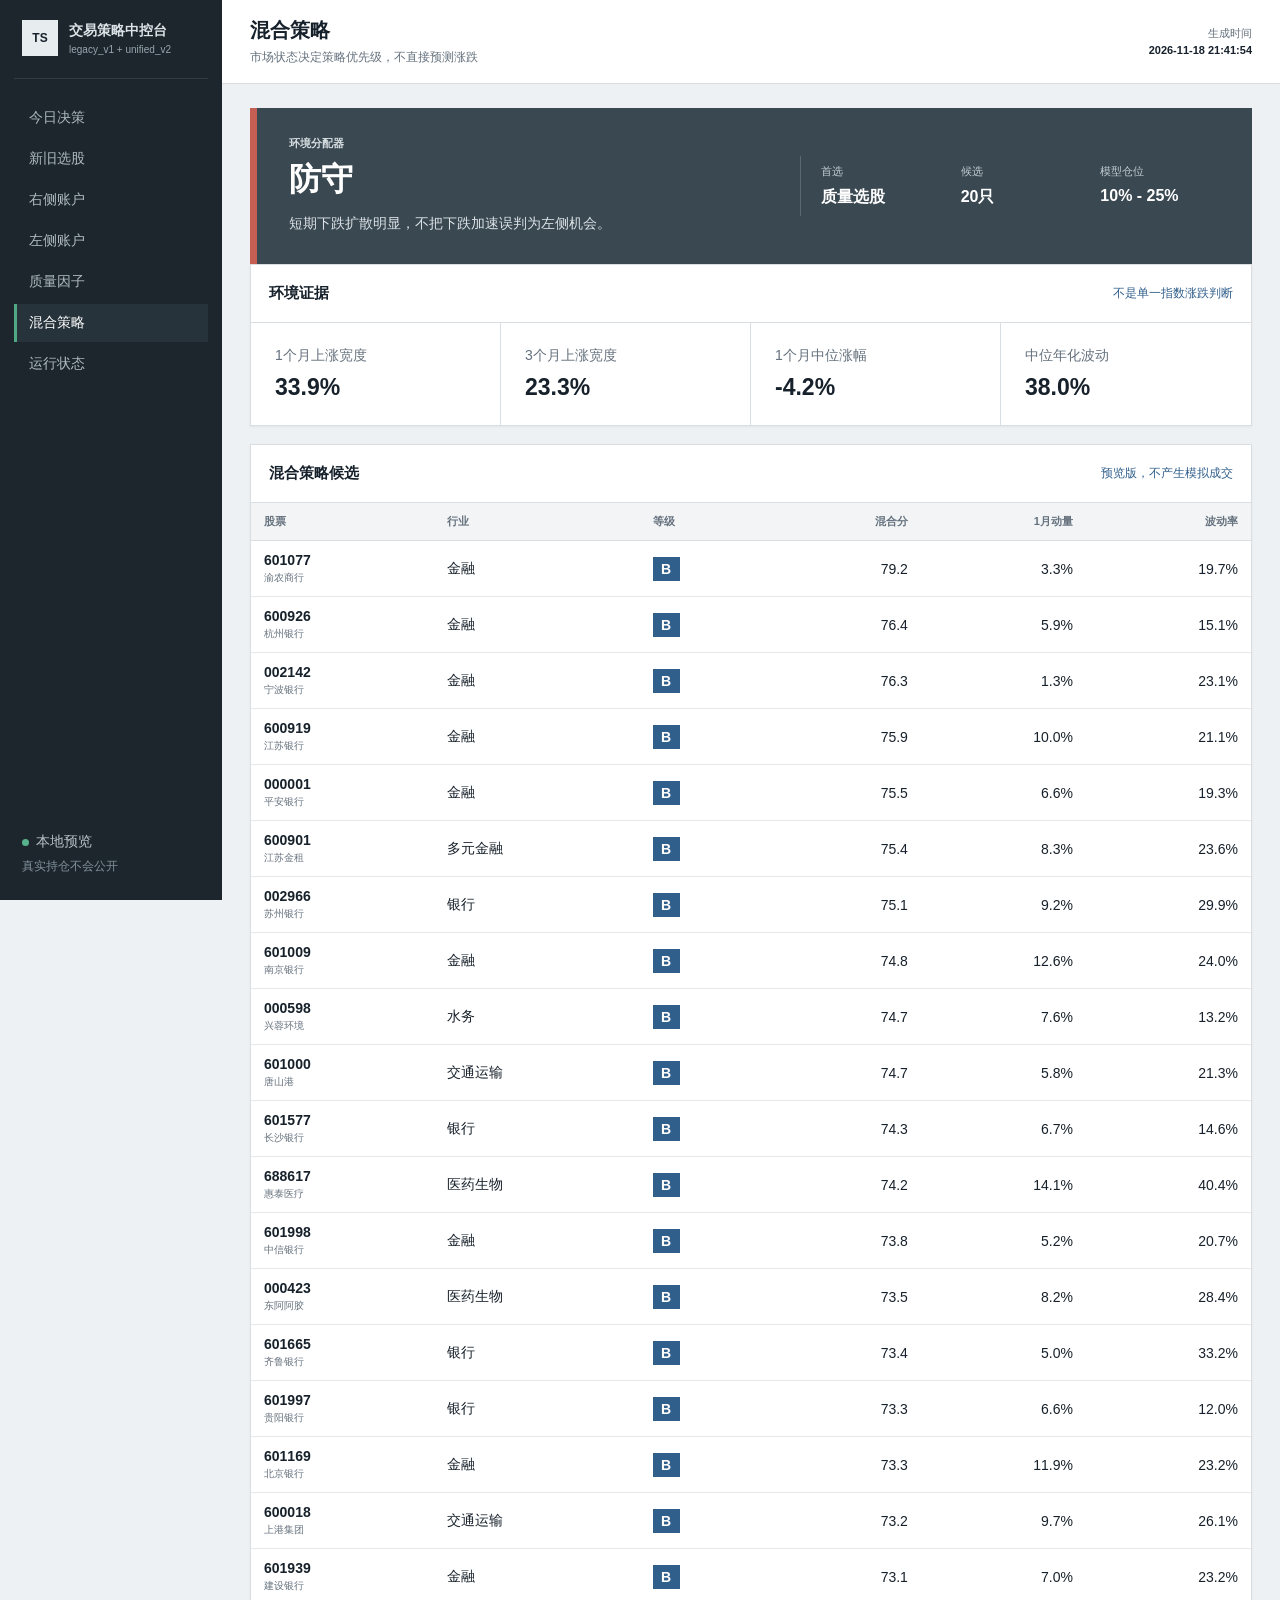
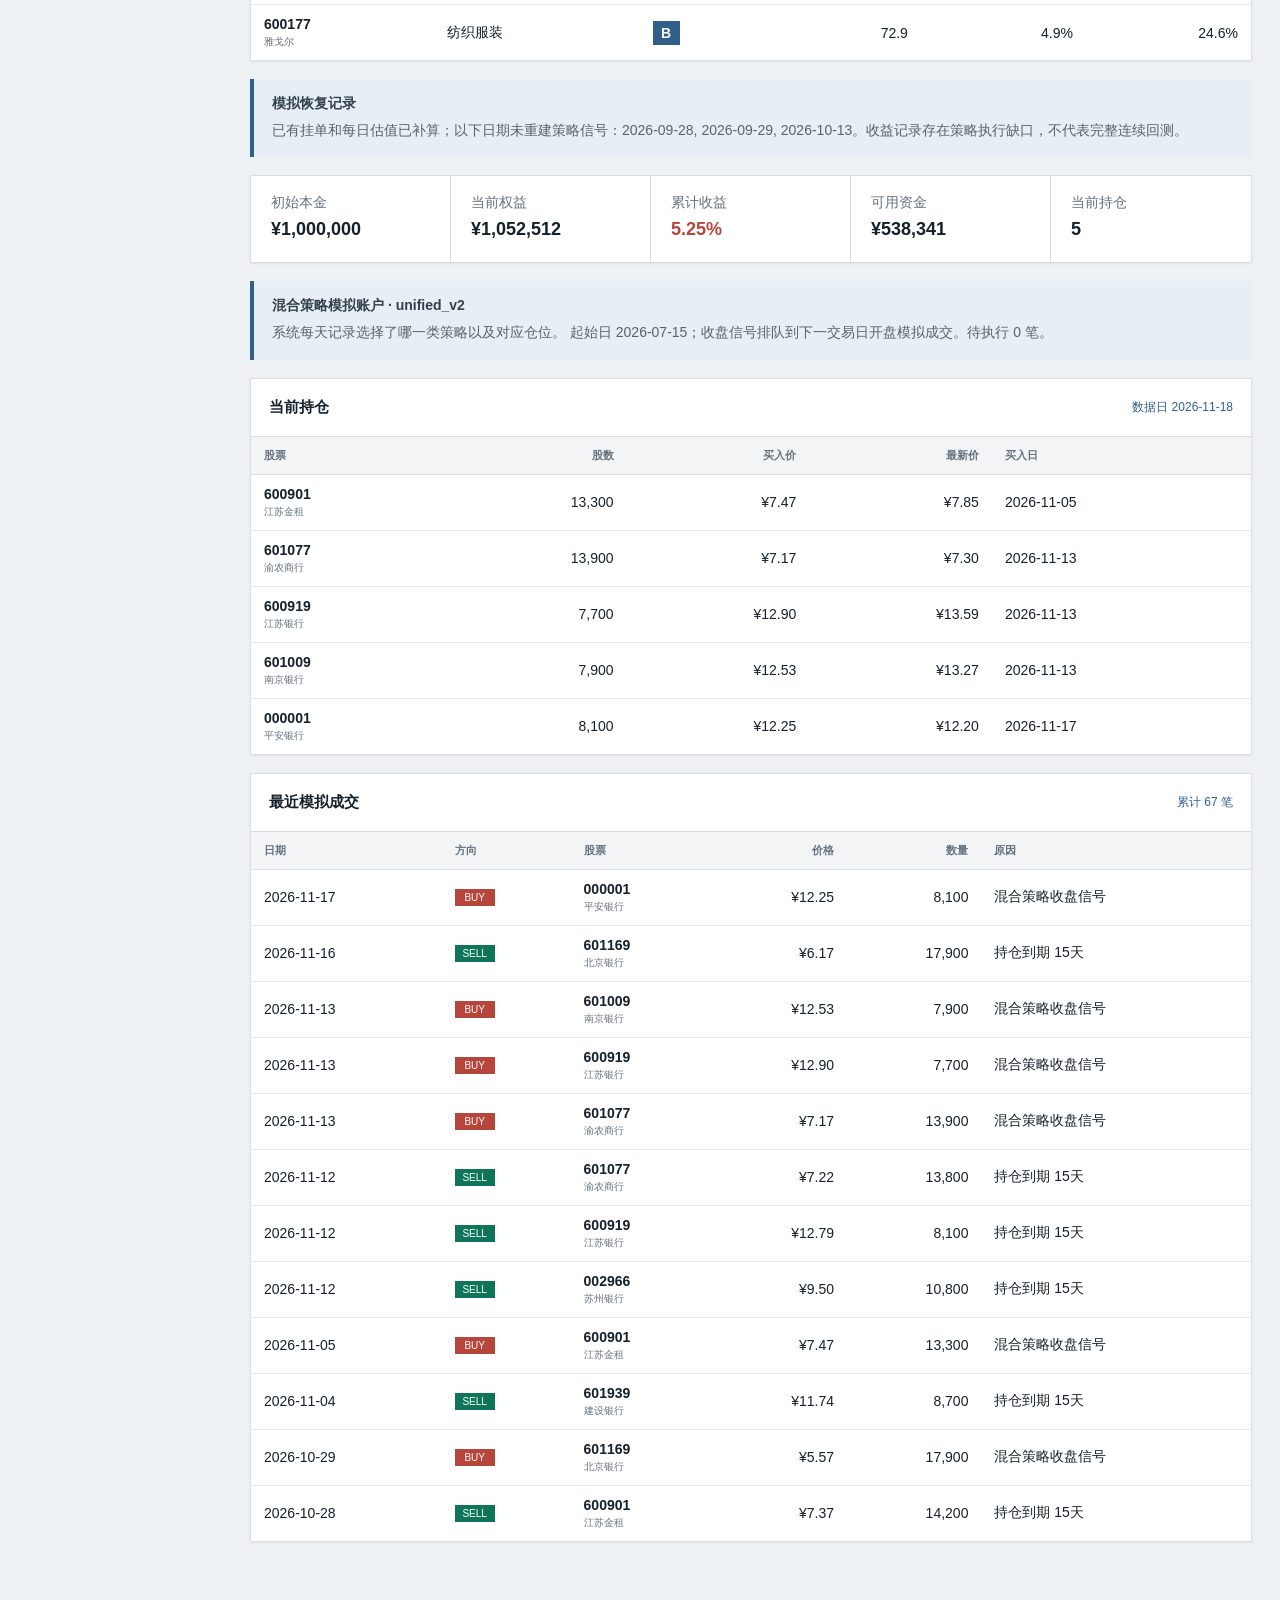
==== hybrid.html @ 50e449c4 "Daily Trading Hub Update" ====
<!doctype html>
<html lang="zh-CN">
<head>
  <meta charset="utf-8">
  <meta name="viewport" content="width=device-width,initial-scale=1">
  <title>混合策略 | 交易策略中控台</title>
  <link rel="stylesheet" href="assets/styles.css">
</head>
<body>
  <aside class="sidebar" id="sidebar">
    <a class="brand" href="index.html"><span class="brand-mark">TS</span><span><strong>交易策略中控台</strong><small>legacy_v1 + unified_v2</small></span></a>
    <nav><a class="nav-link " href="index.html">今日决策</a><a class="nav-link " href="stocks.html">新旧选股</a><a class="nav-link " href="right.html">右侧账户</a><a class="nav-link " href="left.html">左侧账户</a><a class="nav-link " href="quality.html">质量因子</a><a class="nav-link active" href="hybrid.html">混合策略</a><a class="nav-link " href="system.html">运行状态</a></nav>
    <div class="sidebar-foot"><span class="status-dot ok"></span>本地预览<br><small>真实持仓不会公开</small></div>
  </aside>
  <main class="workspace">
    <header class="topbar">
      <button class="icon-button" id="menuButton" aria-label="打开导航" title="打开导航">☰</button>
      <div><h1>混合策略</h1><p>市场状态决定策略优先级，不直接预测涨跌</p></div>
      <div class="timestamp">生成时间<br><strong>2026-11-18 21:41:54</strong></div>
    </header>
    <div class="content">
    <section class="decision-band regime-defensive"><div><span class="eyebrow">环境分配器</span><h2>防守</h2><p>短期下跌扩散明显，不把下跌加速误判为左侧机会。</p></div><dl><div><dt>首选</dt><dd>质量选股</dd></div><div><dt>候选</dt><dd>20只</dd></div><div><dt>模型仓位</dt><dd>10% - 25%</dd></div></dl></section>
    <section class="panel"><div class="panel-head"><h3>环境证据</h3><span>不是单一指数涨跌判断</span></div><div class="evidence-grid"><div><span>1个月上涨宽度</span><strong>33.9%</strong></div><div><span>3个月上涨宽度</span><strong>23.3%</strong></div><div><span>1个月中位涨幅</span><strong>-4.2%</strong></div><div><span>中位年化波动</span><strong>38.0%</strong></div></div></section>
    <section class="panel"><div class="panel-head"><h3>混合策略候选</h3><span>预览版，不产生模拟成交</span></div><div class="table-scroll"><table><thead><tr><th>股票</th><th>行业</th><th>等级</th><th class="numeric">混合分</th><th class="numeric">1月动量</th><th class="numeric">波动率</th></tr></thead><tbody><tr><td><strong>601077</strong><small>渝农商行</small></td><td>金融</td><td><span class="grade grade-B">B</span></td><td class="numeric">79.2</td><td class="numeric">3.3%</td><td class="numeric">19.7%</td></tr><tr><td><strong>600926</strong><small>杭州银行</small></td><td>金融</td><td><span class="grade grade-B">B</span></td><td class="numeric">76.4</td><td class="numeric">5.9%</td><td class="numeric">15.1%</td></tr><tr><td><strong>002142</strong><small>宁波银行</small></td><td>金融</td><td><span class="grade grade-B">B</span></td><td class="numeric">76.3</td><td class="numeric">1.3%</td><td class="numeric">23.1%</td></tr><tr><td><strong>600919</strong><small>江苏银行</small></td><td>金融</td><td><span class="grade grade-B">B</span></td><td class="numeric">75.9</td><td class="numeric">10.0%</td><td class="numeric">21.1%</td></tr><tr><td><strong>000001</strong><small>平安银行</small></td><td>金融</td><td><span class="grade grade-B">B</span></td><td class="numeric">75.5</td><td class="numeric">6.6%</td><td class="numeric">19.3%</td></tr><tr><td><strong>600901</strong><small>江苏金租</small></td><td>多元金融</td><td><span class="grade grade-B">B</span></td><td class="numeric">75.4</td><td class="numeric">8.3%</td><td class="numeric">23.6%</td></tr><tr><td><strong>002966</strong><small>苏州银行</small></td><td>银行</td><td><span class="grade grade-B">B</span></td><td class="numeric">75.1</td><td class="numeric">9.2%</td><td class="numeric">29.9%</td></tr><tr><td><strong>601009</strong><small>南京银行</small></td><td>金融</td><td><span class="grade grade-B">B</span></td><td class="numeric">74.8</td><td class="numeric">12.6%</td><td class="numeric">24.0%</td></tr><tr><td><strong>000598</strong><small>兴蓉环境</small></td><td>水务</td><td><span class="grade grade-B">B</span></td><td class="numeric">74.7</td><td class="numeric">7.6%</td><td class="numeric">13.2%</td></tr><tr><td><strong>601000</strong><small>唐山港</small></td><td>交通运输</td><td><span class="grade grade-B">B</span></td><td class="numeric">74.7</td><td class="numeric">5.8%</td><td class="numeric">21.3%</td></tr><tr><td><strong>601577</strong><small>长沙银行</small></td><td>银行</td><td><span class="grade grade-B">B</span></td><td class="numeric">74.3</td><td class="numeric">6.7%</td><td class="numeric">14.6%</td></tr><tr><td><strong>688617</strong><small>惠泰医疗</small></td><td>医药生物</td><td><span class="grade grade-B">B</span></td><td class="numeric">74.2</td><td class="numeric">14.1%</td><td class="numeric">40.4%</td></tr><tr><td><strong>601998</strong><small>中信银行</small></td><td>金融</td><td><span class="grade grade-B">B</span></td><td class="numeric">73.8</td><td class="numeric">5.2%</td><td class="numeric">20.7%</td></tr><tr><td><strong>000423</strong><small>东阿阿胶</small></td><td>医药生物</td><td><span class="grade grade-B">B</span></td><td class="numeric">73.5</td><td class="numeric">8.2%</td><td class="numeric">28.4%</td></tr><tr><td><strong>601665</strong><small>齐鲁银行</small></td><td>银行</td><td><span class="grade grade-B">B</span></td><td class="numeric">73.4</td><td class="numeric">5.0%</td><td class="numeric">33.2%</td></tr><tr><td><strong>601997</strong><small>贵阳银行</small></td><td>银行</td><td><span class="grade grade-B">B</span></td><td class="numeric">73.3</td><td class="numeric">6.6%</td><td class="numeric">12.0%</td></tr><tr><td><strong>601169</strong><small>北京银行</small></td><td>金融</td><td><span class="grade grade-B">B</span></td><td class="numeric">73.3</td><td class="numeric">11.9%</td><td class="numeric">23.2%</td></tr><tr><td><strong>600018</strong><small>上港集团</small></td><td>交通运输</td><td><span class="grade grade-B">B</span></td><td class="numeric">73.2</td><td class="numeric">9.7%</td><td class="numeric">26.1%</td></tr><tr><td><strong>601939</strong><small>建设银行</small></td><td>金融</td><td><span class="grade grade-B">B</span></td><td class="numeric">73.1</td><td class="numeric">7.0%</td><td class="numeric">23.2%</td></tr><tr><td><strong>600177</strong><small>雅戈尔</small></td><td>纺织服装</td><td><span class="grade grade-B">B</span></td><td class="numeric">72.9</td><td class="numeric">4.9%</td><td class="numeric">24.6%</td></tr></tbody></table></div></section>
    <div class="notice"><strong>模拟恢复记录</strong><p>已有挂单和每日估值已补算；以下日期未重建策略信号：2026-09-28, 2026-09-29, 2026-10-13。收益记录存在策略执行缺口，不代表完整连续回测。</p></div><section class="metric-strip compact"><div><span>初始本金</span><strong>¥1,000,000</strong></div><div><span>当前权益</span><strong>¥1,052,512</strong></div><div><span>累计收益</span><strong class="positive">5.25%</strong></div><div><span>可用资金</span><strong>¥538,341</strong></div><div><span>当前持仓</span><strong>5</strong></div></section>
    <div class="notice"><strong>混合策略模拟账户 · unified_v2</strong><p>系统每天记录选择了哪一类策略以及对应仓位。 起始日 2026-07-15；收盘信号排队到下一交易日开盘模拟成交。待执行 0 笔。</p></div>
    <div class="panel"><div class="panel-head"><h3>当前持仓</h3><span>数据日 2026-11-18</span></div><div class="table-scroll"><table><thead><tr><th>股票</th><th class="numeric">股数</th><th class="numeric">买入价</th><th class="numeric">最新价</th><th>买入日</th></tr></thead><tbody><tr><td><strong>600901</strong><small>江苏金租</small></td><td class="numeric">13,300</td><td class="numeric">¥7.47</td><td class="numeric">¥7.85</td><td>2026-11-05</td></tr><tr><td><strong>601077</strong><small>渝农商行</small></td><td class="numeric">13,900</td><td class="numeric">¥7.17</td><td class="numeric">¥7.30</td><td>2026-11-13</td></tr><tr><td><strong>600919</strong><small>江苏银行</small></td><td class="numeric">7,700</td><td class="numeric">¥12.90</td><td class="numeric">¥13.59</td><td>2026-11-13</td></tr><tr><td><strong>601009</strong><small>南京银行</small></td><td class="numeric">7,900</td><td class="numeric">¥12.53</td><td class="numeric">¥13.27</td><td>2026-11-13</td></tr><tr><td><strong>000001</strong><small>平安银行</small></td><td class="numeric">8,100</td><td class="numeric">¥12.25</td><td class="numeric">¥12.20</td><td>2026-11-17</td></tr></tbody></table></div></div>
    <div class="panel"><div class="panel-head"><h3>最近模拟成交</h3><span>累计 67 笔</span></div><div class="table-scroll"><table><thead><tr><th>日期</th><th>方向</th><th>股票</th><th class="numeric">价格</th><th class="numeric">数量</th><th>原因</th></tr></thead><tbody><tr><td>2026-11-17</td><td><span class="action buy">BUY</span></td><td><strong>000001</strong><small>平安银行</small></td><td class="numeric">¥12.25</td><td class="numeric">8,100</td><td>混合策略收盘信号</td></tr><tr><td>2026-11-16</td><td><span class="action sell">SELL</span></td><td><strong>601169</strong><small>北京银行</small></td><td class="numeric">¥6.17</td><td class="numeric">17,900</td><td>持仓到期 15天</td></tr><tr><td>2026-11-13</td><td><span class="action buy">BUY</span></td><td><strong>601009</strong><small>南京银行</small></td><td class="numeric">¥12.53</td><td class="numeric">7,900</td><td>混合策略收盘信号</td></tr><tr><td>2026-11-13</td><td><span class="action buy">BUY</span></td><td><strong>600919</strong><small>江苏银行</small></td><td class="numeric">¥12.90</td><td class="numeric">7,700</td><td>混合策略收盘信号</td></tr><tr><td>2026-11-13</td><td><span class="action buy">BUY</span></td><td><strong>601077</strong><small>渝农商行</small></td><td class="numeric">¥7.17</td><td class="numeric">13,900</td><td>混合策略收盘信号</td></tr><tr><td>2026-11-12</td><td><span class="action sell">SELL</span></td><td><strong>601077</strong><small>渝农商行</small></td><td class="numeric">¥7.22</td><td class="numeric">13,800</td><td>持仓到期 15天</td></tr><tr><td>2026-11-12</td><td><span class="action sell">SELL</span></td><td><strong>600919</strong><small>江苏银行</small></td><td class="numeric">¥12.79</td><td class="numeric">8,100</td><td>持仓到期 15天</td></tr><tr><td>2026-11-12</td><td><span class="action sell">SELL</span></td><td><strong>002966</strong><small>苏州银行</small></td><td class="numeric">¥9.50</td><td class="numeric">10,800</td><td>持仓到期 15天</td></tr><tr><td>2026-11-05</td><td><span class="action buy">BUY</span></td><td><strong>600901</strong><small>江苏金租</small></td><td class="numeric">¥7.47</td><td class="numeric">13,300</td><td>混合策略收盘信号</td></tr><tr><td>2026-11-04</td><td><span class="action sell">SELL</span></td><td><strong>601939</strong><small>建设银行</small></td><td class="numeric">¥11.74</td><td class="numeric">8,700</td><td>持仓到期 15天</td></tr><tr><td>2026-10-29</td><td><span class="action buy">BUY</span></td><td><strong>601169</strong><small>北京银行</small></td><td class="numeric">¥5.57</td><td class="numeric">17,900</td><td>混合策略收盘信号</td></tr><tr><td>2026-10-28</td><td><span class="action sell">SELL</span></td><td><strong>600901</strong><small>江苏金租</small></td><td class="numeric">¥7.37</td><td class="numeric">14,200</td><td>持仓到期 15天</td></tr></tbody></table></div></div></div>
  </main>
  <script src="assets/app.js"></script>
</body>
</html>
---- assets/styles.css ----
:root {
  --bg: #eef1f4;
  --surface: #ffffff;
  --surface-muted: #f6f7f8;
  --ink: #17212b;
  --muted: #65717d;
  --line: #d9dee3;
  --sidebar: #1d262d;
  --sidebar-2: #27333b;
  --green: #0f7459;
  --green-soft: #e4f2ec;
  --red: #b6463c;
  --red-soft: #f8e8e5;
  --amber: #a76b13;
  --amber-soft: #f7edd8;
  --blue: #315f8c;
  --blue-soft: #e7eef5;
  --shadow: 0 1px 2px rgba(20, 30, 38, .06);
}

* { box-sizing: border-box; }
html { background: var(--bg); }
body { margin: 0; color: var(--ink); background: var(--bg); font-family: -apple-system, BlinkMacSystemFont, "PingFang SC", "Microsoft YaHei", sans-serif; font-size: 14px; letter-spacing: 0; }
a { color: inherit; text-decoration: none; }
button, input, select { font: inherit; letter-spacing: 0; }
.sidebar { position: fixed; inset: 0 auto 0 0; width: 222px; padding: 20px 14px; color: #dce3e7; background: var(--sidebar); z-index: 20; }
.brand { display: flex; gap: 11px; align-items: center; padding: 0 8px 22px; border-bottom: 1px solid rgba(255,255,255,.1); }
.brand-mark { display: grid; place-items: center; width: 36px; height: 36px; background: #e7ecef; color: #17212b; font-weight: 800; font-size: 12px; }
.brand strong { display: block; font-size: 14px; }
.brand small { display: block; margin-top: 4px; color: #98a6af; font-size: 10px; }
nav { margin-top: 20px; }
.nav-link { display: block; padding: 10px 12px; margin: 3px 0; color: #afbac1; border-left: 3px solid transparent; }
.nav-link:hover { color: #fff; background: var(--sidebar-2); }
.nav-link.active { color: #fff; background: var(--sidebar-2); border-left-color: #51a884; }
.sidebar-foot { position: absolute; left: 22px; right: 22px; bottom: 22px; color: #b9c3c9; line-height: 1.7; }
.sidebar-foot small { color: #82919a; }
.status-dot { display: inline-block; width: 7px; height: 7px; margin-right: 7px; border-radius: 50%; }
.status-dot.ok { background: #58b38c; }
.workspace { min-height: 100vh; margin-left: 222px; }
.topbar { min-height: 78px; padding: 17px 28px; display: flex; align-items: center; gap: 14px; background: var(--surface); border-bottom: 1px solid var(--line); }
.topbar h1 { margin: 0; font-size: 20px; }
.topbar p { margin: 5px 0 0; color: var(--muted); font-size: 12px; }
.timestamp { margin-left: auto; color: var(--muted); text-align: right; font-size: 11px; line-height: 1.5; }
.timestamp strong { color: var(--ink); font-weight: 600; }
.icon-button { display: none; border: 0; background: transparent; font-size: 22px; cursor: pointer; }
.content { padding: 24px 28px 40px; max-width: 1680px; margin: 0 auto; }
.eyebrow { display: block; margin-bottom: 7px; color: var(--muted); font-size: 11px; font-weight: 700; text-transform: uppercase; }
.decision-band { display: grid; grid-template-columns: 1fr minmax(420px, .8fr); align-items: center; min-height: 156px; padding: 28px 32px; color: #fff; background: #3a4851; border-left: 7px solid #bf8b39; }
.decision-band h2 { margin: 0; font-size: 32px; }
.decision-band p { max-width: 700px; margin: 10px 0 0; color: #dce3e7; line-height: 1.7; }
.decision-band .eyebrow { color: #d7dee2; }
.decision-band dl { display: grid; grid-template-columns: repeat(3, 1fr); margin: 0; border-left: 1px solid rgba(255,255,255,.18); }
.decision-band dl div { padding: 8px 20px; }
.decision-band dt { margin-bottom: 8px; color: #c4cfd5; font-size: 11px; }
.decision-band dd { margin: 0; font-size: 16px; font-weight: 700; }
.regime-right { border-left-color: #4eaa81; }
.regime-defensive { border-left-color: #c65f53; }
.regime-mixed { border-left-color: #5f88ad; }
.metric-strip { display: grid; grid-template-columns: repeat(5, 1fr); margin: 18px 0; background: var(--surface); border: 1px solid var(--line); box-shadow: var(--shadow); }
.metric-strip > div { min-height: 96px; padding: 18px 20px; border-right: 1px solid var(--line); }
.metric-strip > div:last-child { border-right: 0; }
.metric-strip span, .metric-strip small { display: block; color: var(--muted); }
.metric-strip strong { display: block; margin: 7px 0 4px; font-size: 22px; }
.metric-strip small { font-size: 10px; }
.metric-strip.compact { margin-top: 0; }
.metric-strip.compact > div { min-height: 80px; }
.metric-strip.compact strong { font-size: 18px; }
.positive { color: var(--red) !important; }
.negative { color: var(--green) !important; }
.two-column { display: grid; grid-template-columns: minmax(0, 1.35fr) minmax(340px, .65fr); gap: 18px; }
.panel { margin-bottom: 18px; background: var(--surface); border: 1px solid var(--line); box-shadow: var(--shadow); }
.panel-head { min-height: 58px; padding: 14px 18px; display: flex; justify-content: space-between; align-items: center; border-bottom: 1px solid var(--line); }
.panel-head h3 { margin: 0; font-size: 15px; }
.panel-head a, .panel-head span { color: var(--blue); font-size: 12px; }
table { width: 100%; border-collapse: collapse; }
th { padding: 11px 13px; color: var(--muted); background: #f2f4f6; font-size: 11px; text-align: left; white-space: nowrap; border-bottom: 1px solid var(--line); }
td { padding: 11px 13px; border-bottom: 1px solid #e6e9ec; vertical-align: middle; }
tbody tr:last-child td { border-bottom: 0; }
tbody tr:hover td { background: #f8fafb; }
td strong { display: block; }
td small { display: block; margin-top: 3px; color: var(--muted); font-size: 10px; }
.numeric { text-align: right; font-variant-numeric: tabular-nums; }
.table-scroll { overflow: auto; }
.table-link { color: var(--blue); font-weight: 600; }
.side-tag { color: var(--muted); white-space: nowrap; }
.status-chip { display: inline-block; padding: 3px 7px; border: 1px solid var(--line); font-size: 10px; white-space: nowrap; }
.status-chip.pending { color: var(--amber); background: var(--amber-soft); border-color: #e7d1a7; }
.status-chip.ok { color: var(--green); background: var(--green-soft); border-color: #c5dfd3; }
.status-chip.bad { color: var(--red); background: var(--red-soft); border-color: #e6c0ba; }
.account-compare { display: grid; grid-template-columns: 1fr 1fr; }
.account-compare a { padding: 22px; border-right: 1px solid var(--line); }
.account-compare a:last-child { border-right: 0; }
.account-compare span, .account-compare small { display: block; color: var(--muted); }
.account-compare strong { display: block; margin: 12px 0 6px; font-size: 28px; }
.notice { margin: 18px 0; padding: 16px 18px; color: #33414a; background: var(--blue-soft); border-left: 4px solid var(--blue); }
.notice.warning { margin: 0; background: var(--amber-soft); border-left-color: var(--amber); }
.notice p { margin: 6px 0 0; color: #58636b; line-height: 1.6; }
.page-intro { margin-bottom: 18px; padding: 5px 0 14px; display: flex; align-items: flex-end; justify-content: space-between; border-bottom: 1px solid var(--line); }
.page-intro h2 { margin: 0; font-size: 23px; }
.page-intro p { margin: 8px 0 0; color: var(--muted); }
.primary-button, .secondary-button { display: inline-flex; align-items: center; min-height: 36px; padding: 0 14px; border: 1px solid transparent; cursor: pointer; white-space: nowrap; }
.primary-button { color: #fff; background: var(--green); }
.secondary-button { color: var(--ink); background: var(--surface); border-color: var(--line); }
.segmented { display: flex; overflow-x: auto; border-bottom: 1px solid var(--line); }
.segmented-button { min-width: 96px; padding: 13px 14px; border: 0; border-right: 1px solid var(--line); background: var(--surface); color: var(--muted); cursor: pointer; white-space: nowrap; }
.segmented-button span { margin-left: 6px; padding: 1px 5px; color: var(--muted); background: var(--surface-muted); font-size: 10px; }
.segmented-button.active { color: var(--green); box-shadow: inset 0 -3px var(--green); font-weight: 700; }
.toolbar { min-height: 62px; padding: 12px 14px; display: flex; align-items: center; gap: 10px; border-bottom: 1px solid var(--line); }
.toolbar input, .toolbar select { min-height: 36px; padding: 0 10px; color: var(--ink); background: #fff; border: 1px solid var(--line); }
.toolbar input { width: 260px; }
.toolbar #resultCount { margin-left: auto; color: var(--muted); font-size: 12px; }
.stock-table { max-height: 680px; }
.stock-table thead { position: sticky; top: 0; z-index: 2; }
.stock-table th, .stock-table td { font-size: 12px; }
.signal-cell { min-width: 48px; color: var(--green); text-align: center; }
.reason { min-width: 190px; color: #4c5861; }
.grade { display: inline-grid; place-items: center; width: 27px; height: 24px; font-weight: 800; }
.grade-A { color: #fff; background: var(--green); }
.grade-B { color: #fff; background: var(--blue); }
.grade-C { color: #6d4d10; background: var(--amber-soft); }
.grade-D { color: #7e3731; background: var(--red-soft); }
.account-tabs { display: flex; margin-bottom: 18px; border-bottom: 1px solid var(--line); }
.account-tab { padding: 12px 18px; border: 0; border-right: 1px solid var(--line); background: transparent; color: var(--muted); cursor: pointer; }
.account-tab.active { color: var(--green); background: var(--surface); box-shadow: inset 0 -3px var(--green); font-weight: 700; }
.account-panel { display: none; }
.account-panel.active { display: block; }
.source-time { color: var(--muted); font-size: 12px; }
.action { display: inline-block; min-width: 40px; padding: 3px 5px; color: #fff; text-align: center; font-size: 10px; }
.action.buy { background: var(--red); }
.action.sell { background: var(--green); }
.empty-state { min-height: 350px; padding: 70px 24px; text-align: center; background: var(--surface); border: 1px solid var(--line); }
.empty-state h3 { margin: 20px 0 8px; font-size: 22px; }
.empty-state p { color: var(--muted); }
.empty-state dl { display: grid; grid-template-columns: repeat(3, 150px); justify-content: center; margin: 30px 0; }
.empty-state dl div { padding: 12px; border-right: 1px solid var(--line); }
.empty-state dl div:last-child { border-right: 0; }
.empty-state dt { color: var(--muted); font-size: 11px; }
.empty-state dd { margin: 7px 0 0; font-weight: 700; }
.fine-print { color: var(--muted); font-size: 11px; }
.comparison-placeholder { display: grid; grid-template-columns: repeat(3, 1fr); }
.comparison-placeholder div { padding: 42px 22px; text-align: center; border-right: 1px solid var(--line); }
.comparison-placeholder div:last-child { border-right: 0; }
.comparison-placeholder strong { display: block; font-size: 28px; }
.comparison-placeholder span { display: block; margin-top: 8px; color: var(--muted); }
.quality-grid { grid-template-columns: 1.2fr .8fr; }
.weight-bars { padding: 14px 18px; }
.weight-bars div { display: grid; grid-template-columns: 70px 1fr 42px; align-items: center; min-height: 30px; }
.weight-bars i { display: block; max-width: 100%; height: 6px; background: var(--green); }
.weight-bars strong { text-align: right; font-size: 11px; }
.definition-list { display: grid; grid-template-columns: 1fr 1fr; margin: 0; }
.definition-list div { padding: 22px; border-right: 1px solid var(--line); border-bottom: 1px solid var(--line); }
.definition-list div:nth-child(even) { border-right: 0; }
.definition-list dt { color: var(--muted); font-size: 11px; }
.definition-list dd { margin: 8px 0 0; font-size: 20px; font-weight: 700; }
.evidence-grid { display: grid; grid-template-columns: repeat(4, 1fr); }
.evidence-grid div { padding: 24px; border-right: 1px solid var(--line); }
.evidence-grid div:last-child { border-right: 0; }
.evidence-grid span { display: block; color: var(--muted); }
.evidence-grid strong { display: block; margin-top: 9px; font-size: 23px; }
.path-cell { min-width: 360px; font-family: ui-monospace, SFMono-Regular, Menlo, monospace; font-size: 11px; }
.timeline { margin: 0; padding: 22px 28px 22px 48px; }
.timeline li { position: relative; padding: 0 0 24px 16px; color: var(--muted); }
.timeline li::marker { color: #aeb7bd; }
.timeline li.done::marker { color: var(--green); }
.timeline strong, .timeline span { display: block; }
.timeline strong { color: var(--ink); }
.timeline span { margin-top: 5px; }

@media (max-width: 1050px) {
  .decision-band { grid-template-columns: 1fr; gap: 22px; }
  .decision-band dl { border-left: 0; border-top: 1px solid rgba(255,255,255,.18); padding-top: 12px; }
  .two-column { grid-template-columns: 1fr; }
  .metric-strip { grid-template-columns: repeat(3, 1fr); }
  .metric-strip > div:nth-child(3) { border-right: 0; }
}

@media (max-width: 760px) {
  .sidebar { transform: translateX(-100%); transition: transform .2s ease; }
  .sidebar.open { transform: translateX(0); }
  .workspace { margin-left: 0; }
  .topbar { padding: 14px 16px; }
  .icon-button { display: block; }
  .timestamp { display: none; }
  .content { padding: 16px; }
  .decision-band { padding: 23px 20px; }
  .decision-band h2 { font-size: 27px; }
  .decision-band dl { grid-template-columns: 1fr; }
  .decision-band dl div { padding: 8px 0; }
  .metric-strip { grid-template-columns: 1fr 1fr; }
  .metric-strip > div { border-right: 1px solid var(--line); }
  .metric-strip > div:nth-child(even) { border-right: 0; }
  .metric-strip > div:last-child { grid-column: 1 / -1; }
  .page-intro { align-items: flex-start; gap: 18px; flex-direction: column; }
  .toolbar { flex-wrap: wrap; }
  .toolbar input { width: 100%; }
  .toolbar #resultCount { width: 100%; margin-left: 0; }
  .account-tabs { overflow-x: auto; }
  .account-tab { white-space: nowrap; }
  .empty-state dl, .comparison-placeholder, .evidence-grid { grid-template-columns: 1fr; }
  .empty-state dl div, .comparison-placeholder div, .evidence-grid div { border-right: 0; border-bottom: 1px solid var(--line); }
  .account-compare { grid-template-columns: 1fr; }
  .account-compare a { border-right: 0; border-bottom: 1px solid var(--line); }
}
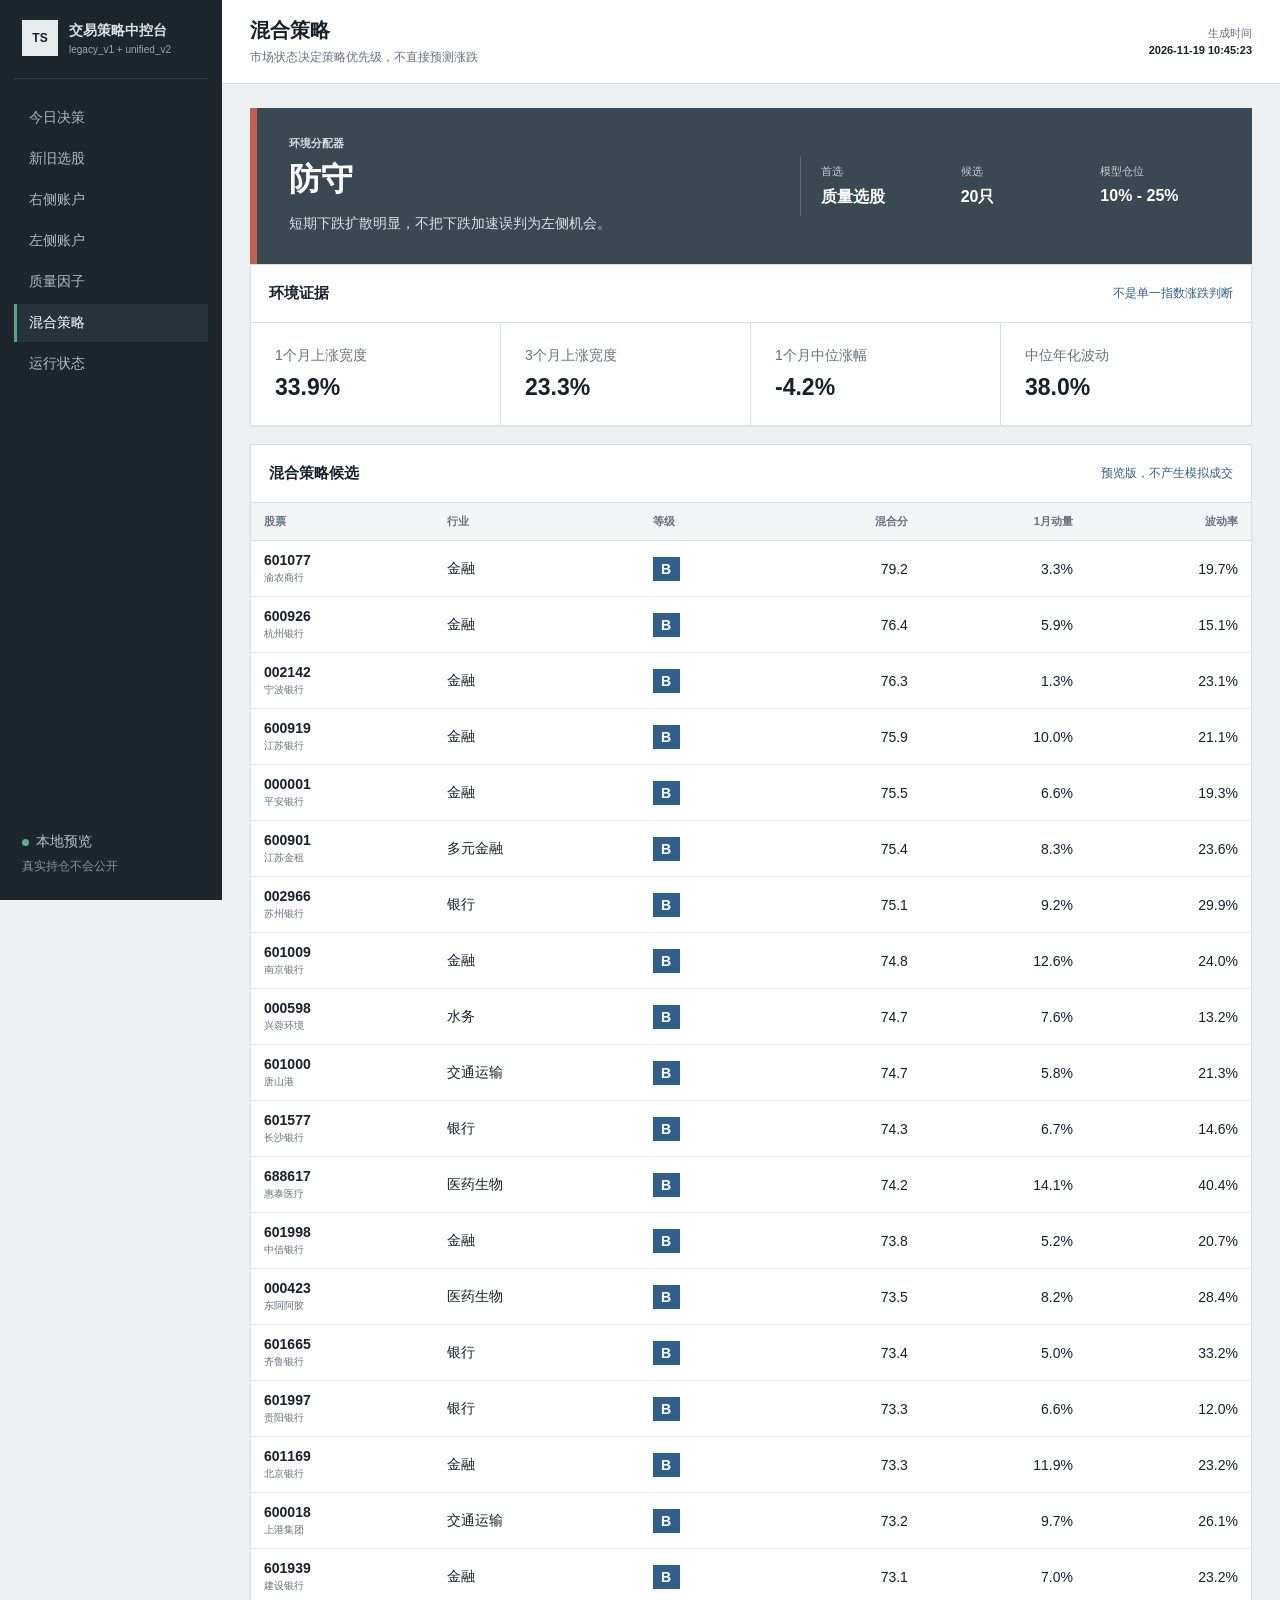
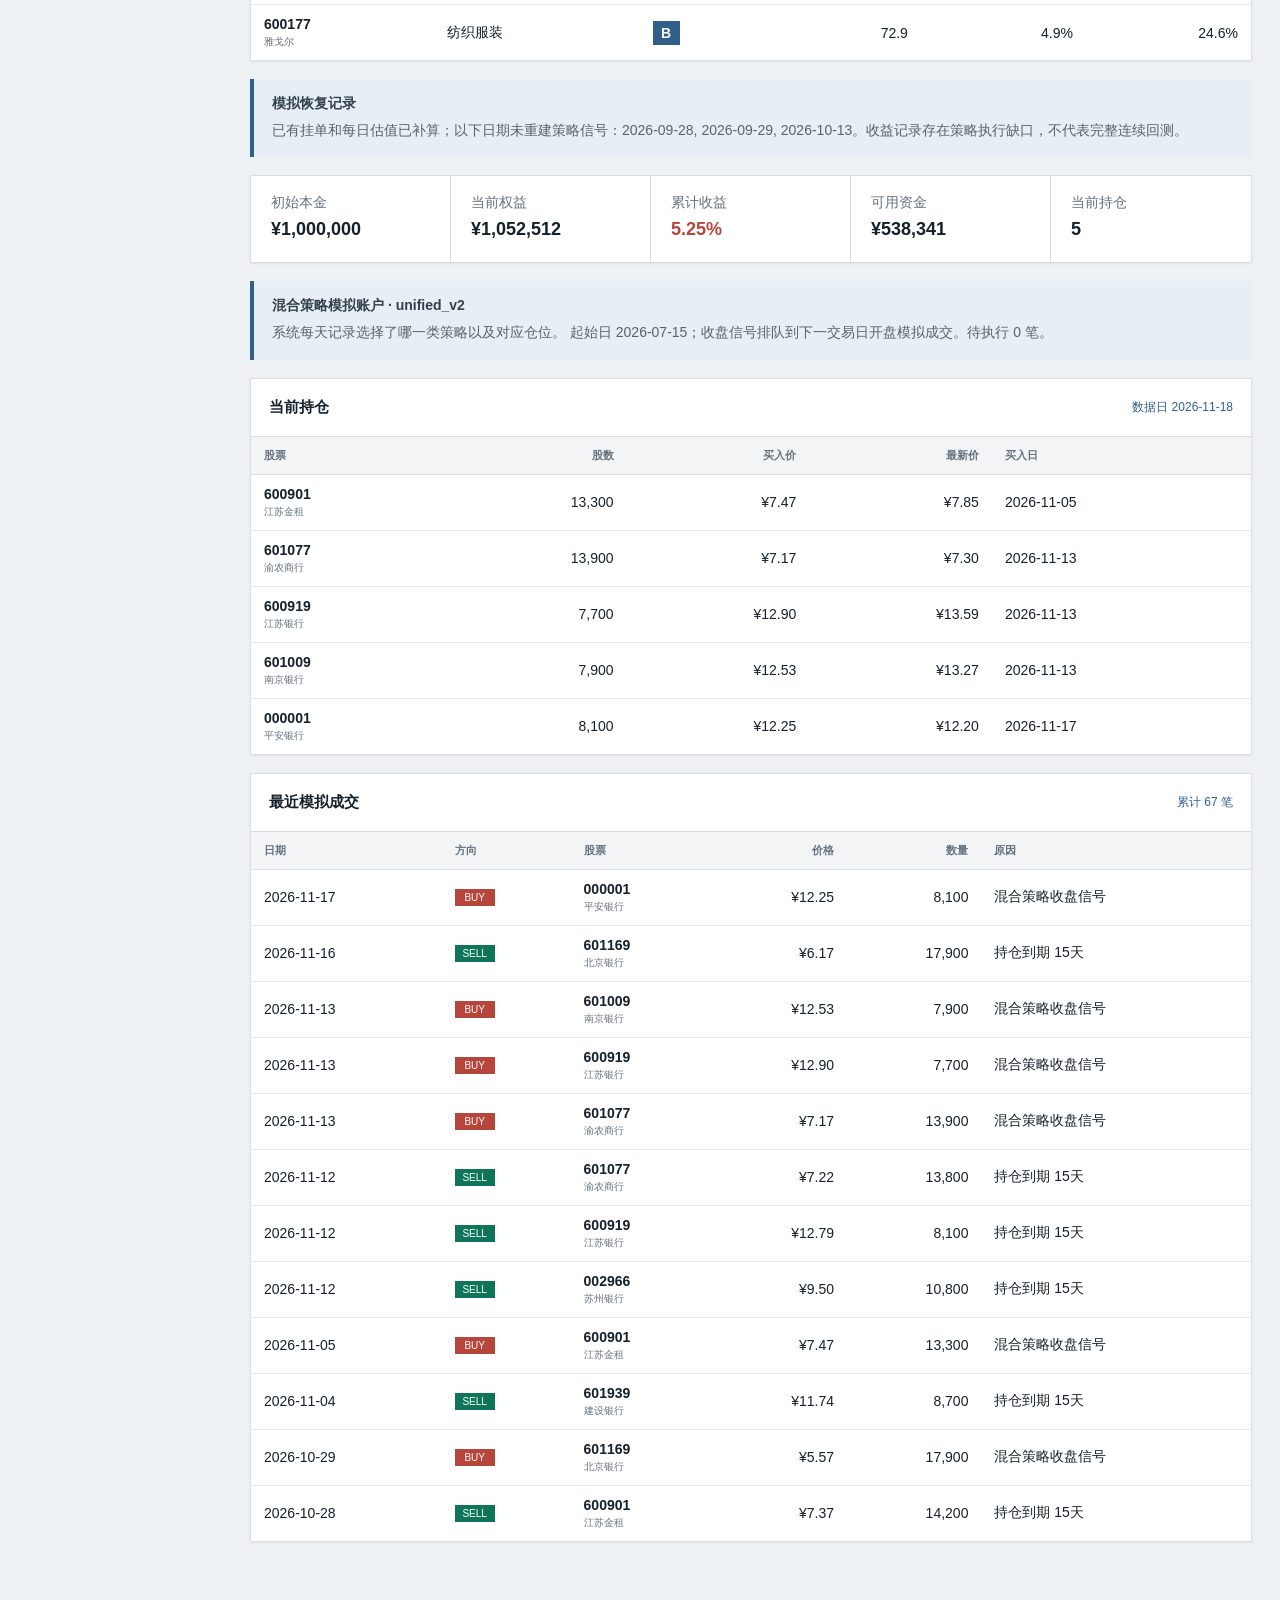
==== commit fec63d32: "Intraday Open Execution Update" ====
--- a/hybrid.html
+++ b/hybrid.html
@@ -16,7 +16,7 @@
     <header class="topbar">
       <button class="icon-button" id="menuButton" aria-label="打开导航" title="打开导航">☰</button>
       <div><h1>混合策略</h1><p>市场状态决定策略优先级，不直接预测涨跌</p></div>
-      <div class="timestamp">生成时间<br><strong>2026-11-18 21:41:54</strong></div>
+      <div class="timestamp">生成时间<br><strong>2026-11-19 10:45:23</strong></div>
     </header>
     <div class="content">
     <section class="decision-band regime-defensive"><div><span class="eyebrow">环境分配器</span><h2>防守</h2><p>短期下跌扩散明显，不把下跌加速误判为左侧机会。</p></div><dl><div><dt>首选</dt><dd>质量选股</dd></div><div><dt>候选</dt><dd>20只</dd></div><div><dt>模型仓位</dt><dd>10% - 25%</dd></div></dl></section>
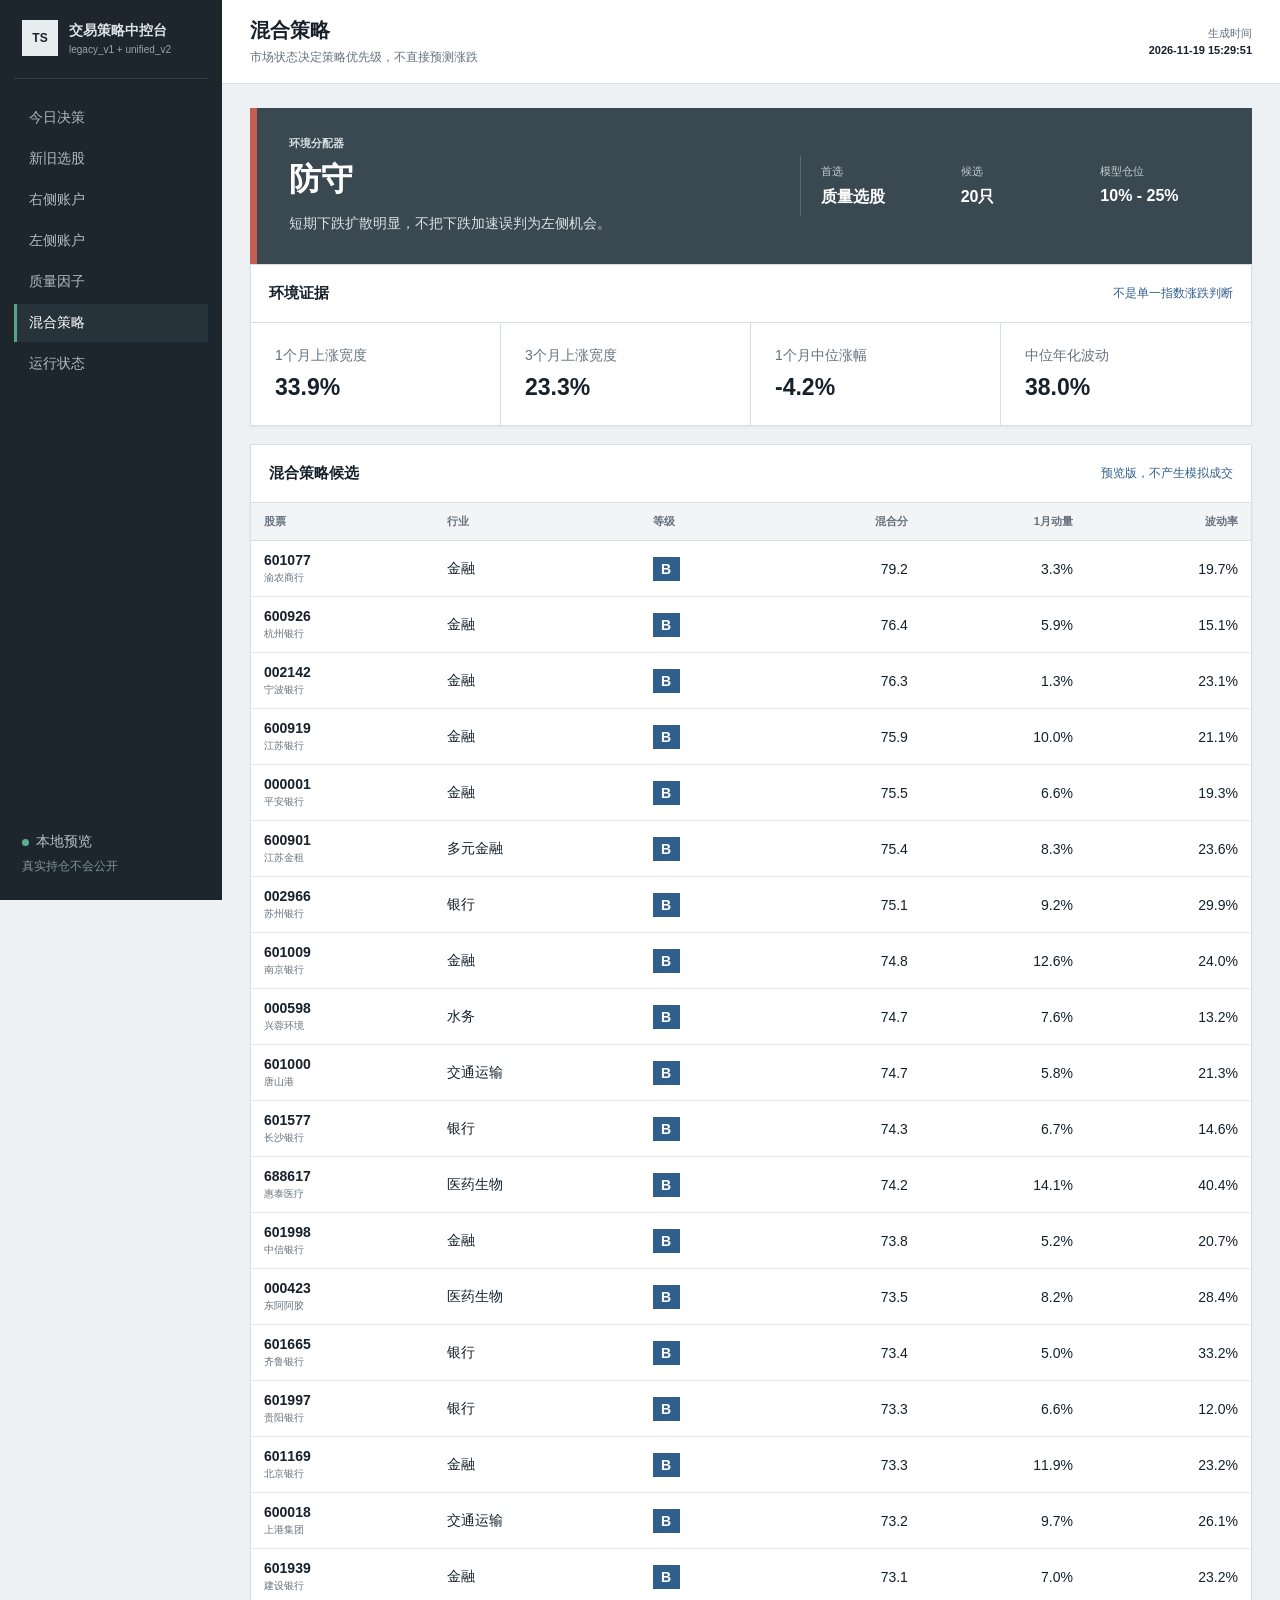
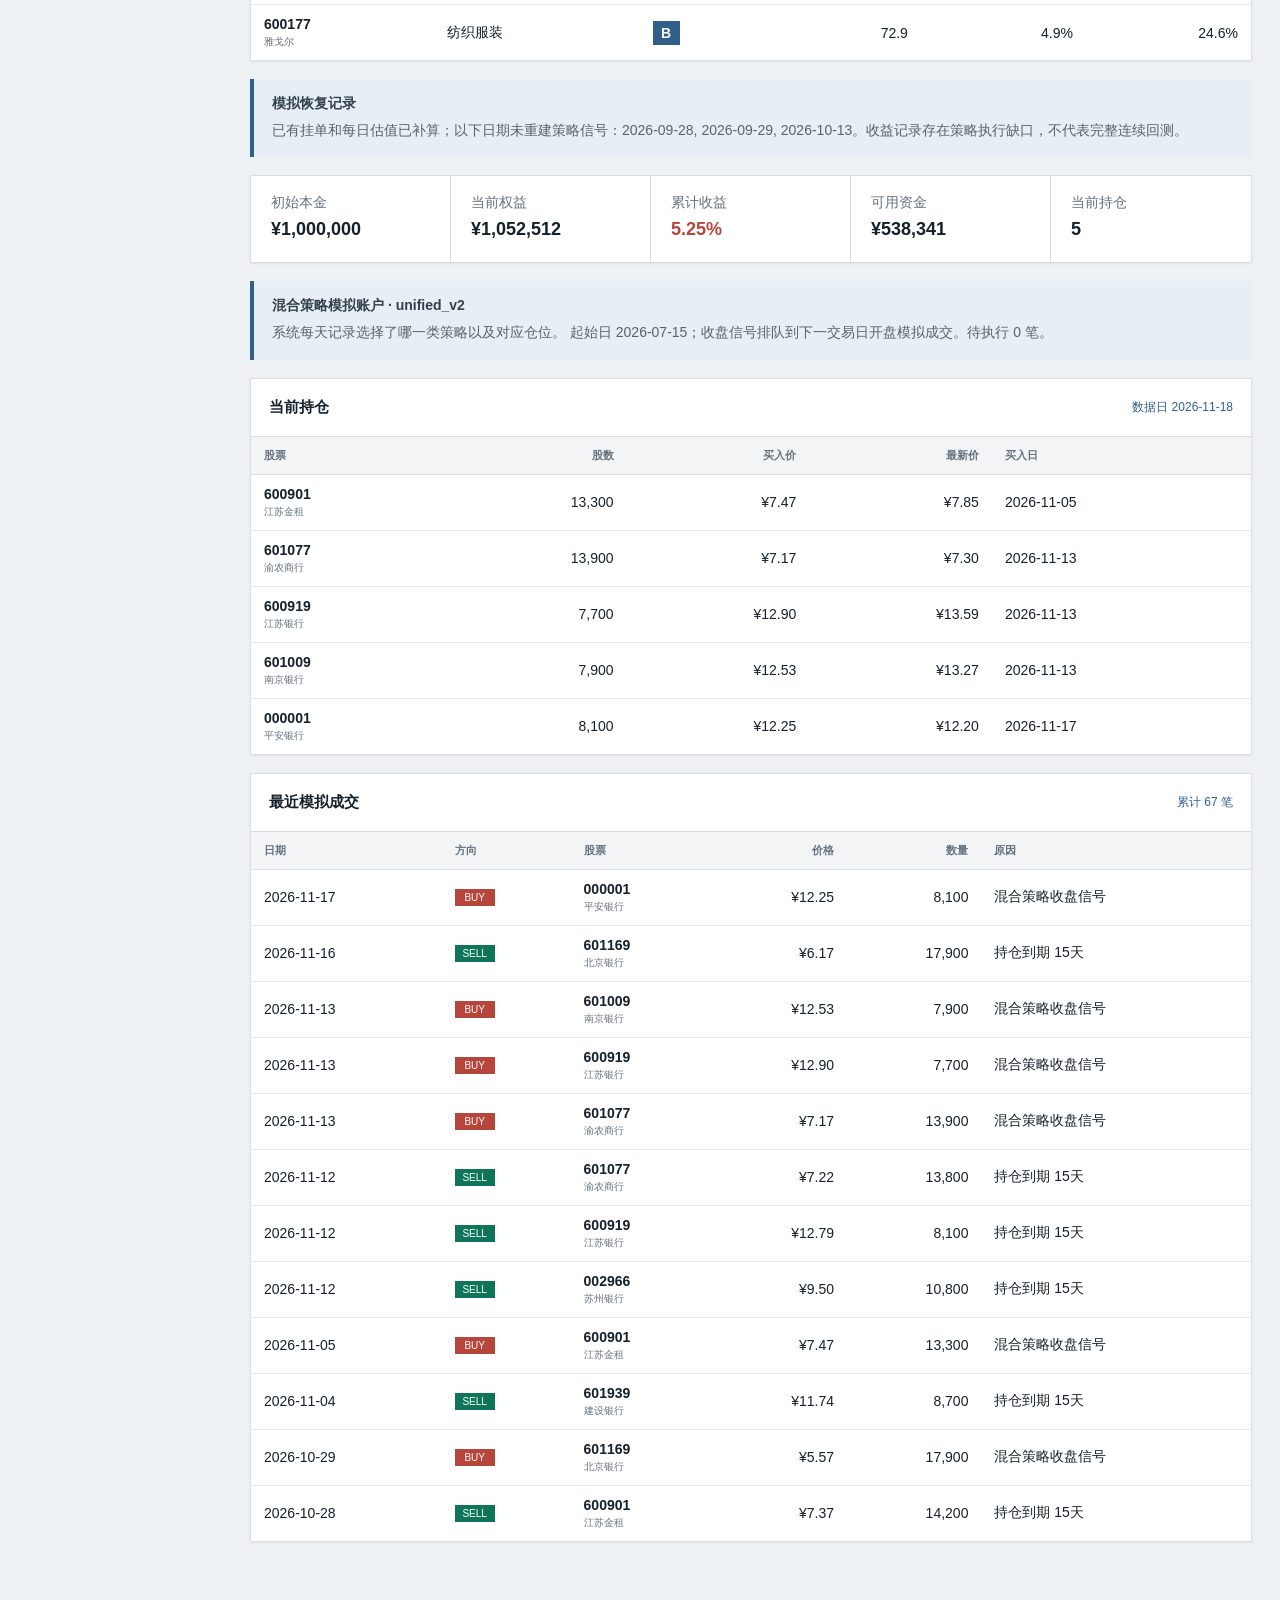
==== commit c35e8a96: "Intraday Strategy Preview Update" ====
--- a/hybrid.html
+++ b/hybrid.html
@@ -16,7 +16,7 @@
     <header class="topbar">
       <button class="icon-button" id="menuButton" aria-label="打开导航" title="打开导航">☰</button>
       <div><h1>混合策略</h1><p>市场状态决定策略优先级，不直接预测涨跌</p></div>
-      <div class="timestamp">生成时间<br><strong>2026-11-19 10:45:23</strong></div>
+      <div class="timestamp">生成时间<br><strong>2026-11-19 15:29:51</strong></div>
     </header>
     <div class="content">
     <section class="decision-band regime-defensive"><div><span class="eyebrow">环境分配器</span><h2>防守</h2><p>短期下跌扩散明显，不把下跌加速误判为左侧机会。</p></div><dl><div><dt>首选</dt><dd>质量选股</dd></div><div><dt>候选</dt><dd>20只</dd></div><div><dt>模型仓位</dt><dd>10% - 25%</dd></div></dl></section>
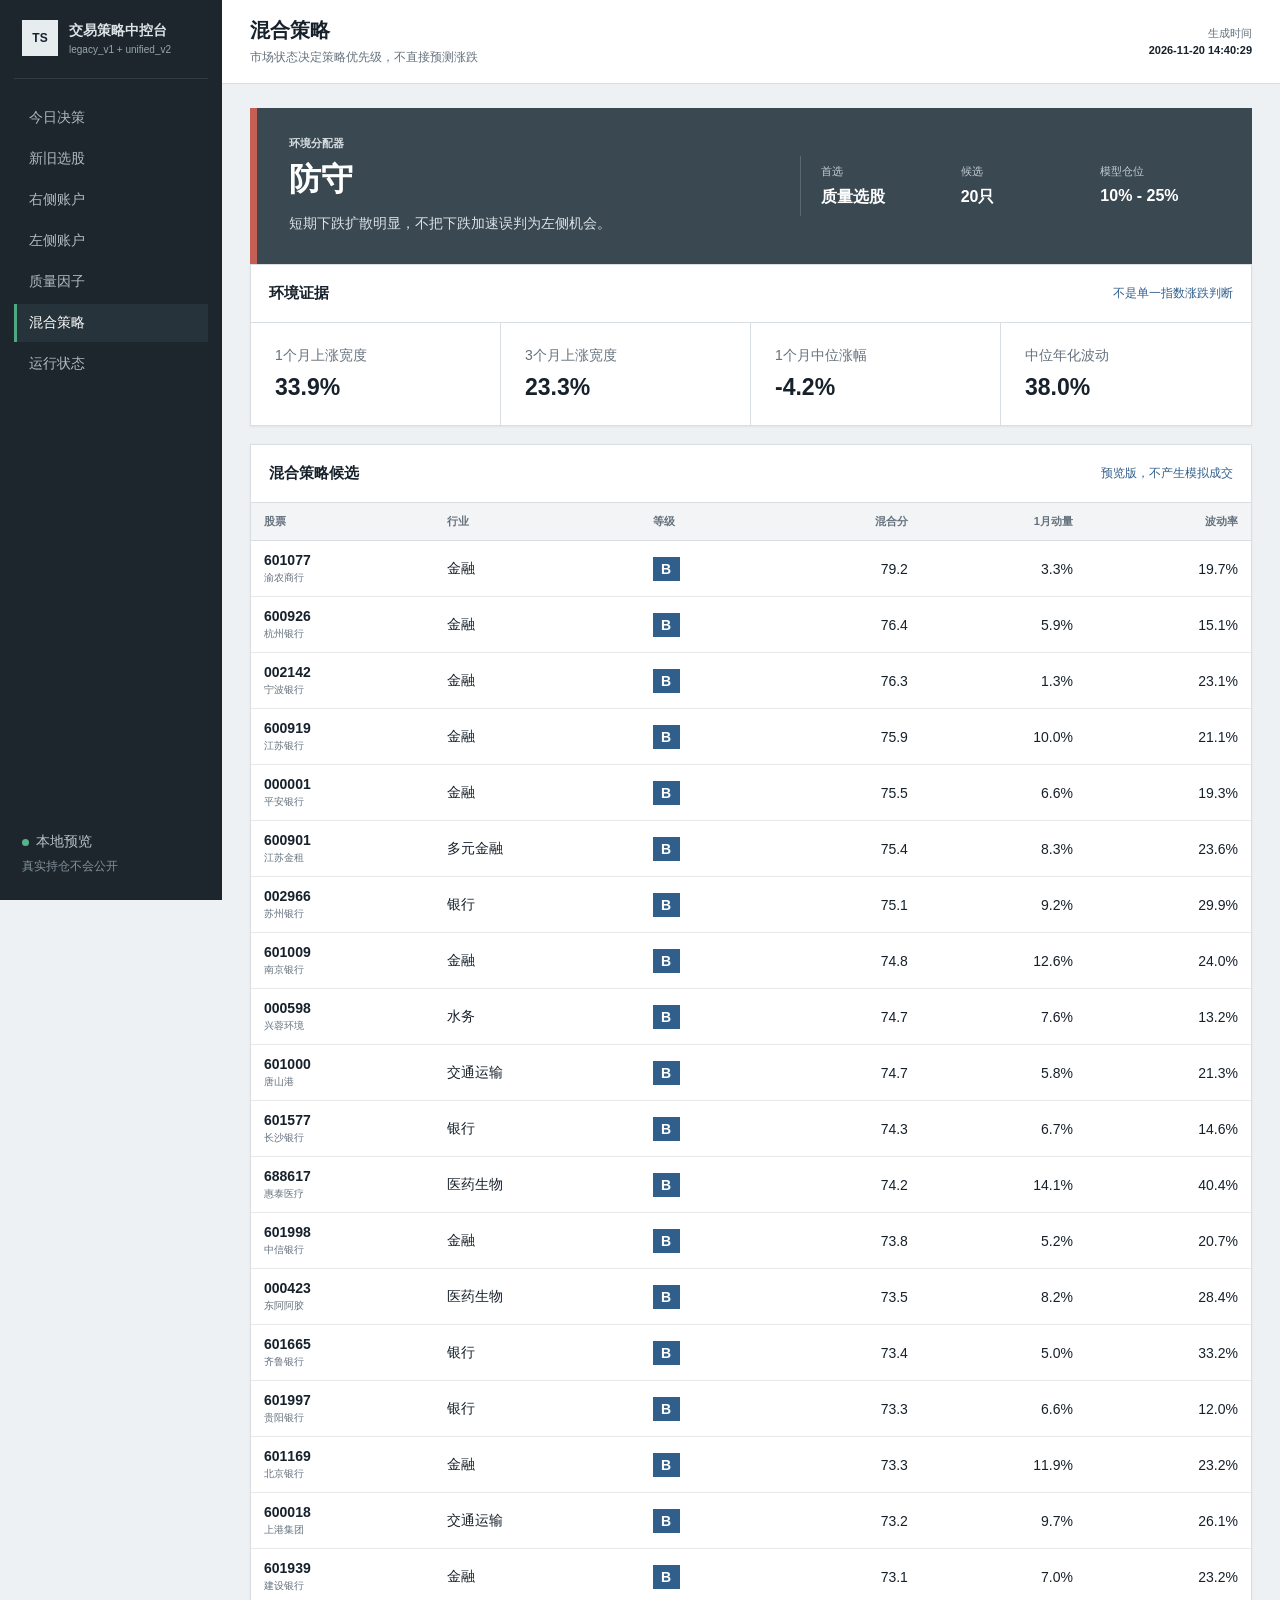
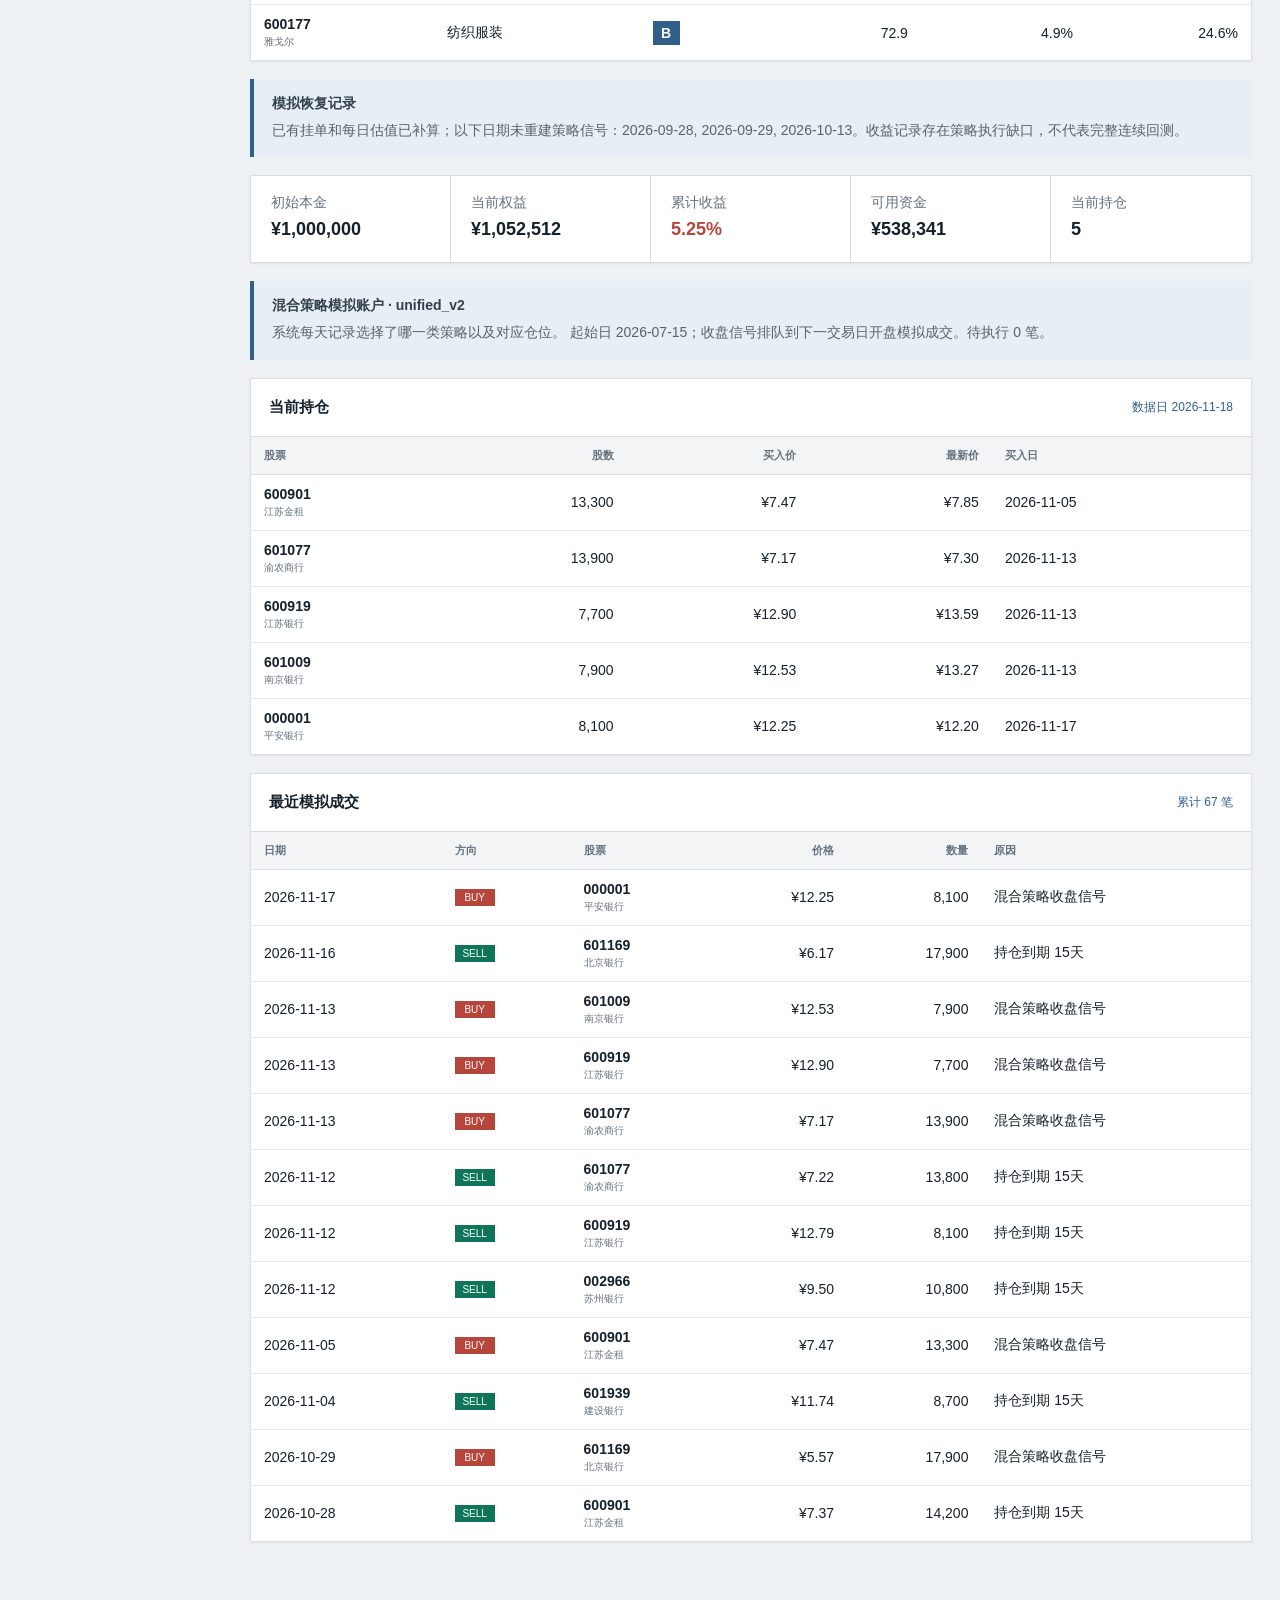
==== commit eda4bd96: "Intraday Strategy Preview Update" ====
--- a/hybrid.html
+++ b/hybrid.html
@@ -16,7 +16,7 @@
     <header class="topbar">
       <button class="icon-button" id="menuButton" aria-label="打开导航" title="打开导航">☰</button>
       <div><h1>混合策略</h1><p>市场状态决定策略优先级，不直接预测涨跌</p></div>
-      <div class="timestamp">生成时间<br><strong>2026-11-19 15:29:51</strong></div>
+      <div class="timestamp">生成时间<br><strong>2026-11-20 14:40:29</strong></div>
     </header>
     <div class="content">
     <section class="decision-band regime-defensive"><div><span class="eyebrow">环境分配器</span><h2>防守</h2><p>短期下跌扩散明显，不把下跌加速误判为左侧机会。</p></div><dl><div><dt>首选</dt><dd>质量选股</dd></div><div><dt>候选</dt><dd>20只</dd></div><div><dt>模型仓位</dt><dd>10% - 25%</dd></div></dl></section>
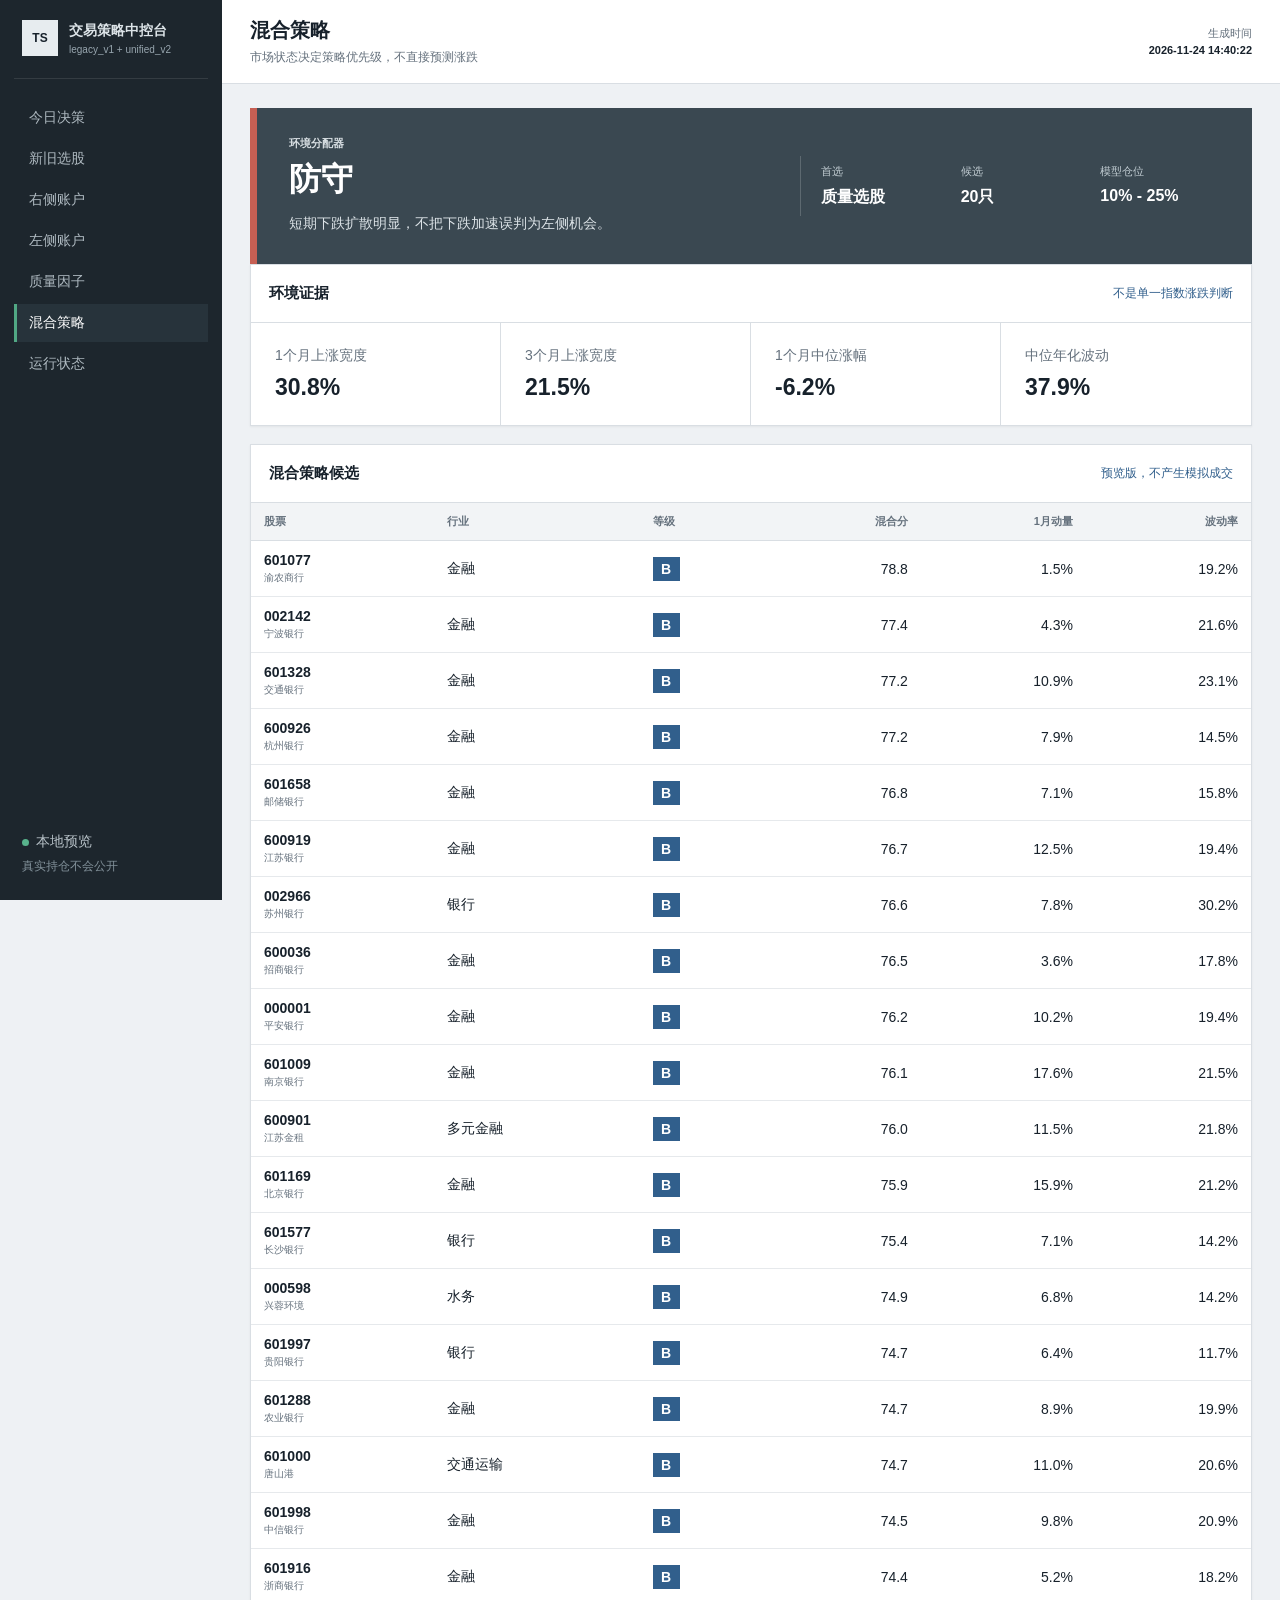
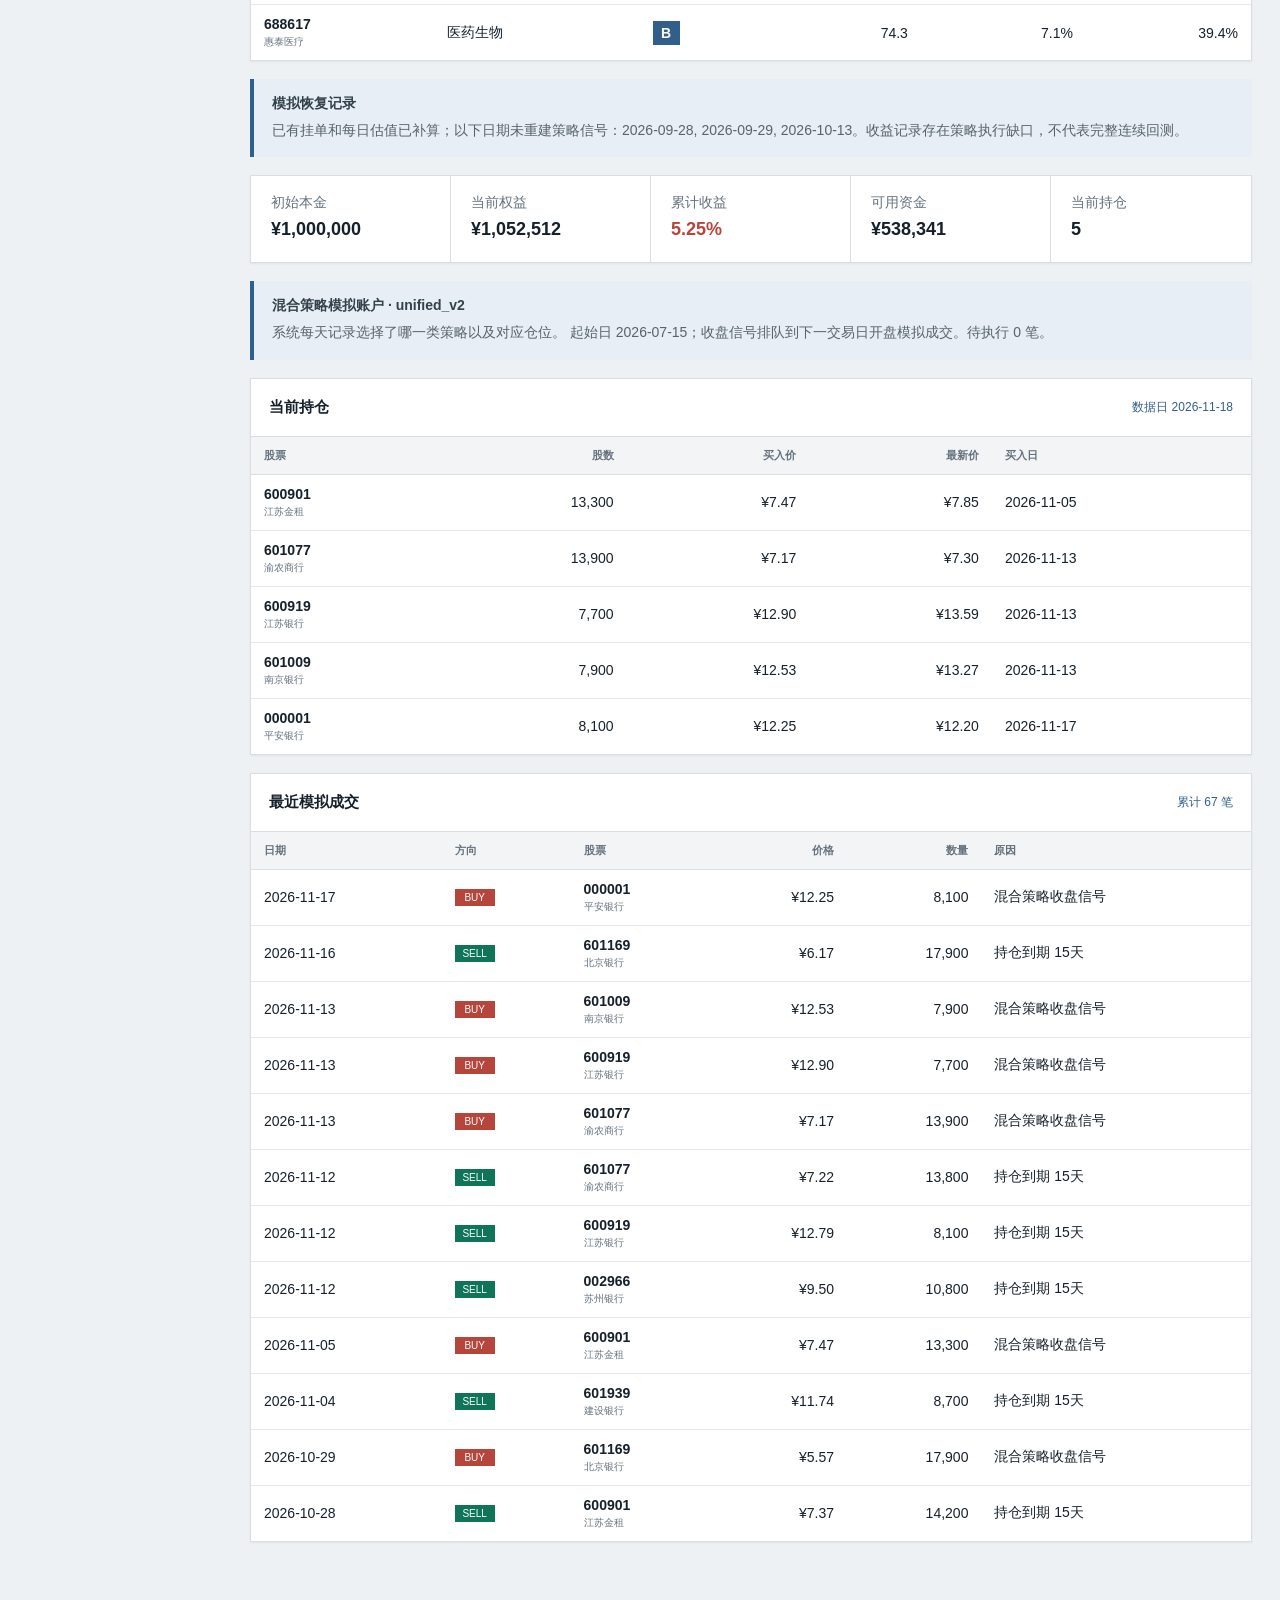
==== commit 3c5577f5: "Intraday Strategy Preview Update" ====
--- a/hybrid.html
+++ b/hybrid.html
@@ -16,12 +16,12 @@
     <header class="topbar">
       <button class="icon-button" id="menuButton" aria-label="打开导航" title="打开导航">☰</button>
       <div><h1>混合策略</h1><p>市场状态决定策略优先级，不直接预测涨跌</p></div>
-      <div class="timestamp">生成时间<br><strong>2026-11-20 14:40:29</strong></div>
+      <div class="timestamp">生成时间<br><strong>2026-11-24 14:40:22</strong></div>
     </header>
     <div class="content">
     <section class="decision-band regime-defensive"><div><span class="eyebrow">环境分配器</span><h2>防守</h2><p>短期下跌扩散明显，不把下跌加速误判为左侧机会。</p></div><dl><div><dt>首选</dt><dd>质量选股</dd></div><div><dt>候选</dt><dd>20只</dd></div><div><dt>模型仓位</dt><dd>10% - 25%</dd></div></dl></section>
-    <section class="panel"><div class="panel-head"><h3>环境证据</h3><span>不是单一指数涨跌判断</span></div><div class="evidence-grid"><div><span>1个月上涨宽度</span><strong>33.9%</strong></div><div><span>3个月上涨宽度</span><strong>23.3%</strong></div><div><span>1个月中位涨幅</span><strong>-4.2%</strong></div><div><span>中位年化波动</span><strong>38.0%</strong></div></div></section>
-    <section class="panel"><div class="panel-head"><h3>混合策略候选</h3><span>预览版，不产生模拟成交</span></div><div class="table-scroll"><table><thead><tr><th>股票</th><th>行业</th><th>等级</th><th class="numeric">混合分</th><th class="numeric">1月动量</th><th class="numeric">波动率</th></tr></thead><tbody><tr><td><strong>601077</strong><small>渝农商行</small></td><td>金融</td><td><span class="grade grade-B">B</span></td><td class="numeric">79.2</td><td class="numeric">3.3%</td><td class="numeric">19.7%</td></tr><tr><td><strong>600926</strong><small>杭州银行</small></td><td>金融</td><td><span class="grade grade-B">B</span></td><td class="numeric">76.4</td><td class="numeric">5.9%</td><td class="numeric">15.1%</td></tr><tr><td><strong>002142</strong><small>宁波银行</small></td><td>金融</td><td><span class="grade grade-B">B</span></td><td class="numeric">76.3</td><td class="numeric">1.3%</td><td class="numeric">23.1%</td></tr><tr><td><strong>600919</strong><small>江苏银行</small></td><td>金融</td><td><span class="grade grade-B">B</span></td><td class="numeric">75.9</td><td class="numeric">10.0%</td><td class="numeric">21.1%</td></tr><tr><td><strong>000001</strong><small>平安银行</small></td><td>金融</td><td><span class="grade grade-B">B</span></td><td class="numeric">75.5</td><td class="numeric">6.6%</td><td class="numeric">19.3%</td></tr><tr><td><strong>600901</strong><small>江苏金租</small></td><td>多元金融</td><td><span class="grade grade-B">B</span></td><td class="numeric">75.4</td><td class="numeric">8.3%</td><td class="numeric">23.6%</td></tr><tr><td><strong>002966</strong><small>苏州银行</small></td><td>银行</td><td><span class="grade grade-B">B</span></td><td class="numeric">75.1</td><td class="numeric">9.2%</td><td class="numeric">29.9%</td></tr><tr><td><strong>601009</strong><small>南京银行</small></td><td>金融</td><td><span class="grade grade-B">B</span></td><td class="numeric">74.8</td><td class="numeric">12.6%</td><td class="numeric">24.0%</td></tr><tr><td><strong>000598</strong><small>兴蓉环境</small></td><td>水务</td><td><span class="grade grade-B">B</span></td><td class="numeric">74.7</td><td class="numeric">7.6%</td><td class="numeric">13.2%</td></tr><tr><td><strong>601000</strong><small>唐山港</small></td><td>交通运输</td><td><span class="grade grade-B">B</span></td><td class="numeric">74.7</td><td class="numeric">5.8%</td><td class="numeric">21.3%</td></tr><tr><td><strong>601577</strong><small>长沙银行</small></td><td>银行</td><td><span class="grade grade-B">B</span></td><td class="numeric">74.3</td><td class="numeric">6.7%</td><td class="numeric">14.6%</td></tr><tr><td><strong>688617</strong><small>惠泰医疗</small></td><td>医药生物</td><td><span class="grade grade-B">B</span></td><td class="numeric">74.2</td><td class="numeric">14.1%</td><td class="numeric">40.4%</td></tr><tr><td><strong>601998</strong><small>中信银行</small></td><td>金融</td><td><span class="grade grade-B">B</span></td><td class="numeric">73.8</td><td class="numeric">5.2%</td><td class="numeric">20.7%</td></tr><tr><td><strong>000423</strong><small>东阿阿胶</small></td><td>医药生物</td><td><span class="grade grade-B">B</span></td><td class="numeric">73.5</td><td class="numeric">8.2%</td><td class="numeric">28.4%</td></tr><tr><td><strong>601665</strong><small>齐鲁银行</small></td><td>银行</td><td><span class="grade grade-B">B</span></td><td class="numeric">73.4</td><td class="numeric">5.0%</td><td class="numeric">33.2%</td></tr><tr><td><strong>601997</strong><small>贵阳银行</small></td><td>银行</td><td><span class="grade grade-B">B</span></td><td class="numeric">73.3</td><td class="numeric">6.6%</td><td class="numeric">12.0%</td></tr><tr><td><strong>601169</strong><small>北京银行</small></td><td>金融</td><td><span class="grade grade-B">B</span></td><td class="numeric">73.3</td><td class="numeric">11.9%</td><td class="numeric">23.2%</td></tr><tr><td><strong>600018</strong><small>上港集团</small></td><td>交通运输</td><td><span class="grade grade-B">B</span></td><td class="numeric">73.2</td><td class="numeric">9.7%</td><td class="numeric">26.1%</td></tr><tr><td><strong>601939</strong><small>建设银行</small></td><td>金融</td><td><span class="grade grade-B">B</span></td><td class="numeric">73.1</td><td class="numeric">7.0%</td><td class="numeric">23.2%</td></tr><tr><td><strong>600177</strong><small>雅戈尔</small></td><td>纺织服装</td><td><span class="grade grade-B">B</span></td><td class="numeric">72.9</td><td class="numeric">4.9%</td><td class="numeric">24.6%</td></tr></tbody></table></div></section>
+    <section class="panel"><div class="panel-head"><h3>环境证据</h3><span>不是单一指数涨跌判断</span></div><div class="evidence-grid"><div><span>1个月上涨宽度</span><strong>30.8%</strong></div><div><span>3个月上涨宽度</span><strong>21.5%</strong></div><div><span>1个月中位涨幅</span><strong>-6.2%</strong></div><div><span>中位年化波动</span><strong>37.9%</strong></div></div></section>
+    <section class="panel"><div class="panel-head"><h3>混合策略候选</h3><span>预览版，不产生模拟成交</span></div><div class="table-scroll"><table><thead><tr><th>股票</th><th>行业</th><th>等级</th><th class="numeric">混合分</th><th class="numeric">1月动量</th><th class="numeric">波动率</th></tr></thead><tbody><tr><td><strong>601077</strong><small>渝农商行</small></td><td>金融</td><td><span class="grade grade-B">B</span></td><td class="numeric">78.8</td><td class="numeric">1.5%</td><td class="numeric">19.2%</td></tr><tr><td><strong>002142</strong><small>宁波银行</small></td><td>金融</td><td><span class="grade grade-B">B</span></td><td class="numeric">77.4</td><td class="numeric">4.3%</td><td class="numeric">21.6%</td></tr><tr><td><strong>601328</strong><small>交通银行</small></td><td>金融</td><td><span class="grade grade-B">B</span></td><td class="numeric">77.2</td><td class="numeric">10.9%</td><td class="numeric">23.1%</td></tr><tr><td><strong>600926</strong><small>杭州银行</small></td><td>金融</td><td><span class="grade grade-B">B</span></td><td class="numeric">77.2</td><td class="numeric">7.9%</td><td class="numeric">14.5%</td></tr><tr><td><strong>601658</strong><small>邮储银行</small></td><td>金融</td><td><span class="grade grade-B">B</span></td><td class="numeric">76.8</td><td class="numeric">7.1%</td><td class="numeric">15.8%</td></tr><tr><td><strong>600919</strong><small>江苏银行</small></td><td>金融</td><td><span class="grade grade-B">B</span></td><td class="numeric">76.7</td><td class="numeric">12.5%</td><td class="numeric">19.4%</td></tr><tr><td><strong>002966</strong><small>苏州银行</small></td><td>银行</td><td><span class="grade grade-B">B</span></td><td class="numeric">76.6</td><td class="numeric">7.8%</td><td class="numeric">30.2%</td></tr><tr><td><strong>600036</strong><small>招商银行</small></td><td>金融</td><td><span class="grade grade-B">B</span></td><td class="numeric">76.5</td><td class="numeric">3.6%</td><td class="numeric">17.8%</td></tr><tr><td><strong>000001</strong><small>平安银行</small></td><td>金融</td><td><span class="grade grade-B">B</span></td><td class="numeric">76.2</td><td class="numeric">10.2%</td><td class="numeric">19.4%</td></tr><tr><td><strong>601009</strong><small>南京银行</small></td><td>金融</td><td><span class="grade grade-B">B</span></td><td class="numeric">76.1</td><td class="numeric">17.6%</td><td class="numeric">21.5%</td></tr><tr><td><strong>600901</strong><small>江苏金租</small></td><td>多元金融</td><td><span class="grade grade-B">B</span></td><td class="numeric">76.0</td><td class="numeric">11.5%</td><td class="numeric">21.8%</td></tr><tr><td><strong>601169</strong><small>北京银行</small></td><td>金融</td><td><span class="grade grade-B">B</span></td><td class="numeric">75.9</td><td class="numeric">15.9%</td><td class="numeric">21.2%</td></tr><tr><td><strong>601577</strong><small>长沙银行</small></td><td>银行</td><td><span class="grade grade-B">B</span></td><td class="numeric">75.4</td><td class="numeric">7.1%</td><td class="numeric">14.2%</td></tr><tr><td><strong>000598</strong><small>兴蓉环境</small></td><td>水务</td><td><span class="grade grade-B">B</span></td><td class="numeric">74.9</td><td class="numeric">6.8%</td><td class="numeric">14.2%</td></tr><tr><td><strong>601997</strong><small>贵阳银行</small></td><td>银行</td><td><span class="grade grade-B">B</span></td><td class="numeric">74.7</td><td class="numeric">6.4%</td><td class="numeric">11.7%</td></tr><tr><td><strong>601288</strong><small>农业银行</small></td><td>金融</td><td><span class="grade grade-B">B</span></td><td class="numeric">74.7</td><td class="numeric">8.9%</td><td class="numeric">19.9%</td></tr><tr><td><strong>601000</strong><small>唐山港</small></td><td>交通运输</td><td><span class="grade grade-B">B</span></td><td class="numeric">74.7</td><td class="numeric">11.0%</td><td class="numeric">20.6%</td></tr><tr><td><strong>601998</strong><small>中信银行</small></td><td>金融</td><td><span class="grade grade-B">B</span></td><td class="numeric">74.5</td><td class="numeric">9.8%</td><td class="numeric">20.9%</td></tr><tr><td><strong>601916</strong><small>浙商银行</small></td><td>金融</td><td><span class="grade grade-B">B</span></td><td class="numeric">74.4</td><td class="numeric">5.2%</td><td class="numeric">18.2%</td></tr><tr><td><strong>688617</strong><small>惠泰医疗</small></td><td>医药生物</td><td><span class="grade grade-B">B</span></td><td class="numeric">74.3</td><td class="numeric">7.1%</td><td class="numeric">39.4%</td></tr></tbody></table></div></section>
     <div class="notice"><strong>模拟恢复记录</strong><p>已有挂单和每日估值已补算；以下日期未重建策略信号：2026-09-28, 2026-09-29, 2026-10-13。收益记录存在策略执行缺口，不代表完整连续回测。</p></div><section class="metric-strip compact"><div><span>初始本金</span><strong>¥1,000,000</strong></div><div><span>当前权益</span><strong>¥1,052,512</strong></div><div><span>累计收益</span><strong class="positive">5.25%</strong></div><div><span>可用资金</span><strong>¥538,341</strong></div><div><span>当前持仓</span><strong>5</strong></div></section>
     <div class="notice"><strong>混合策略模拟账户 · unified_v2</strong><p>系统每天记录选择了哪一类策略以及对应仓位。 起始日 2026-07-15；收盘信号排队到下一交易日开盘模拟成交。待执行 0 笔。</p></div>
     <div class="panel"><div class="panel-head"><h3>当前持仓</h3><span>数据日 2026-11-18</span></div><div class="table-scroll"><table><thead><tr><th>股票</th><th class="numeric">股数</th><th class="numeric">买入价</th><th class="numeric">最新价</th><th>买入日</th></tr></thead><tbody><tr><td><strong>600901</strong><small>江苏金租</small></td><td class="numeric">13,300</td><td class="numeric">¥7.47</td><td class="numeric">¥7.85</td><td>2026-11-05</td></tr><tr><td><strong>601077</strong><small>渝农商行</small></td><td class="numeric">13,900</td><td class="numeric">¥7.17</td><td class="numeric">¥7.30</td><td>2026-11-13</td></tr><tr><td><strong>600919</strong><small>江苏银行</small></td><td class="numeric">7,700</td><td class="numeric">¥12.90</td><td class="numeric">¥13.59</td><td>2026-11-13</td></tr><tr><td><strong>601009</strong><small>南京银行</small></td><td class="numeric">7,900</td><td class="numeric">¥12.53</td><td class="numeric">¥13.27</td><td>2026-11-13</td></tr><tr><td><strong>000001</strong><small>平安银行</small></td><td class="numeric">8,100</td><td class="numeric">¥12.25</td><td class="numeric">¥12.20</td><td>2026-11-17</td></tr></tbody></table></div></div>
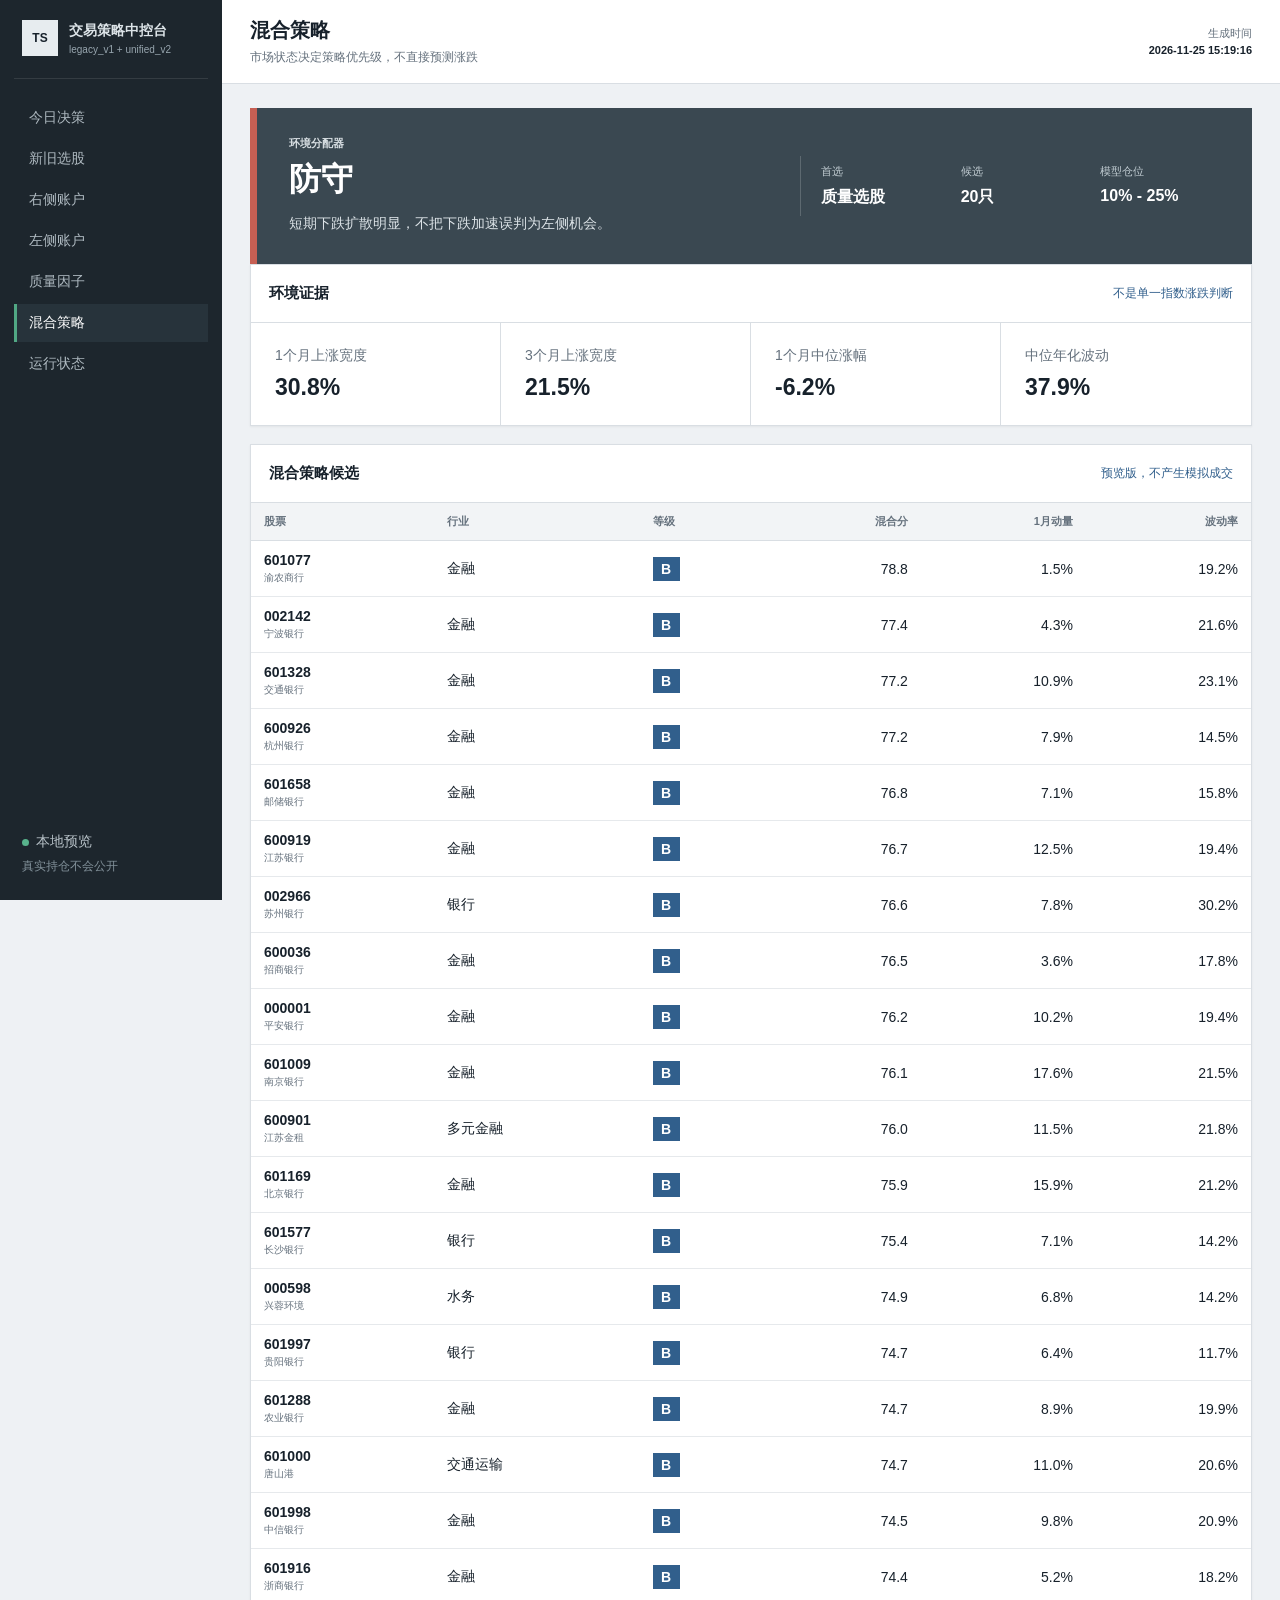
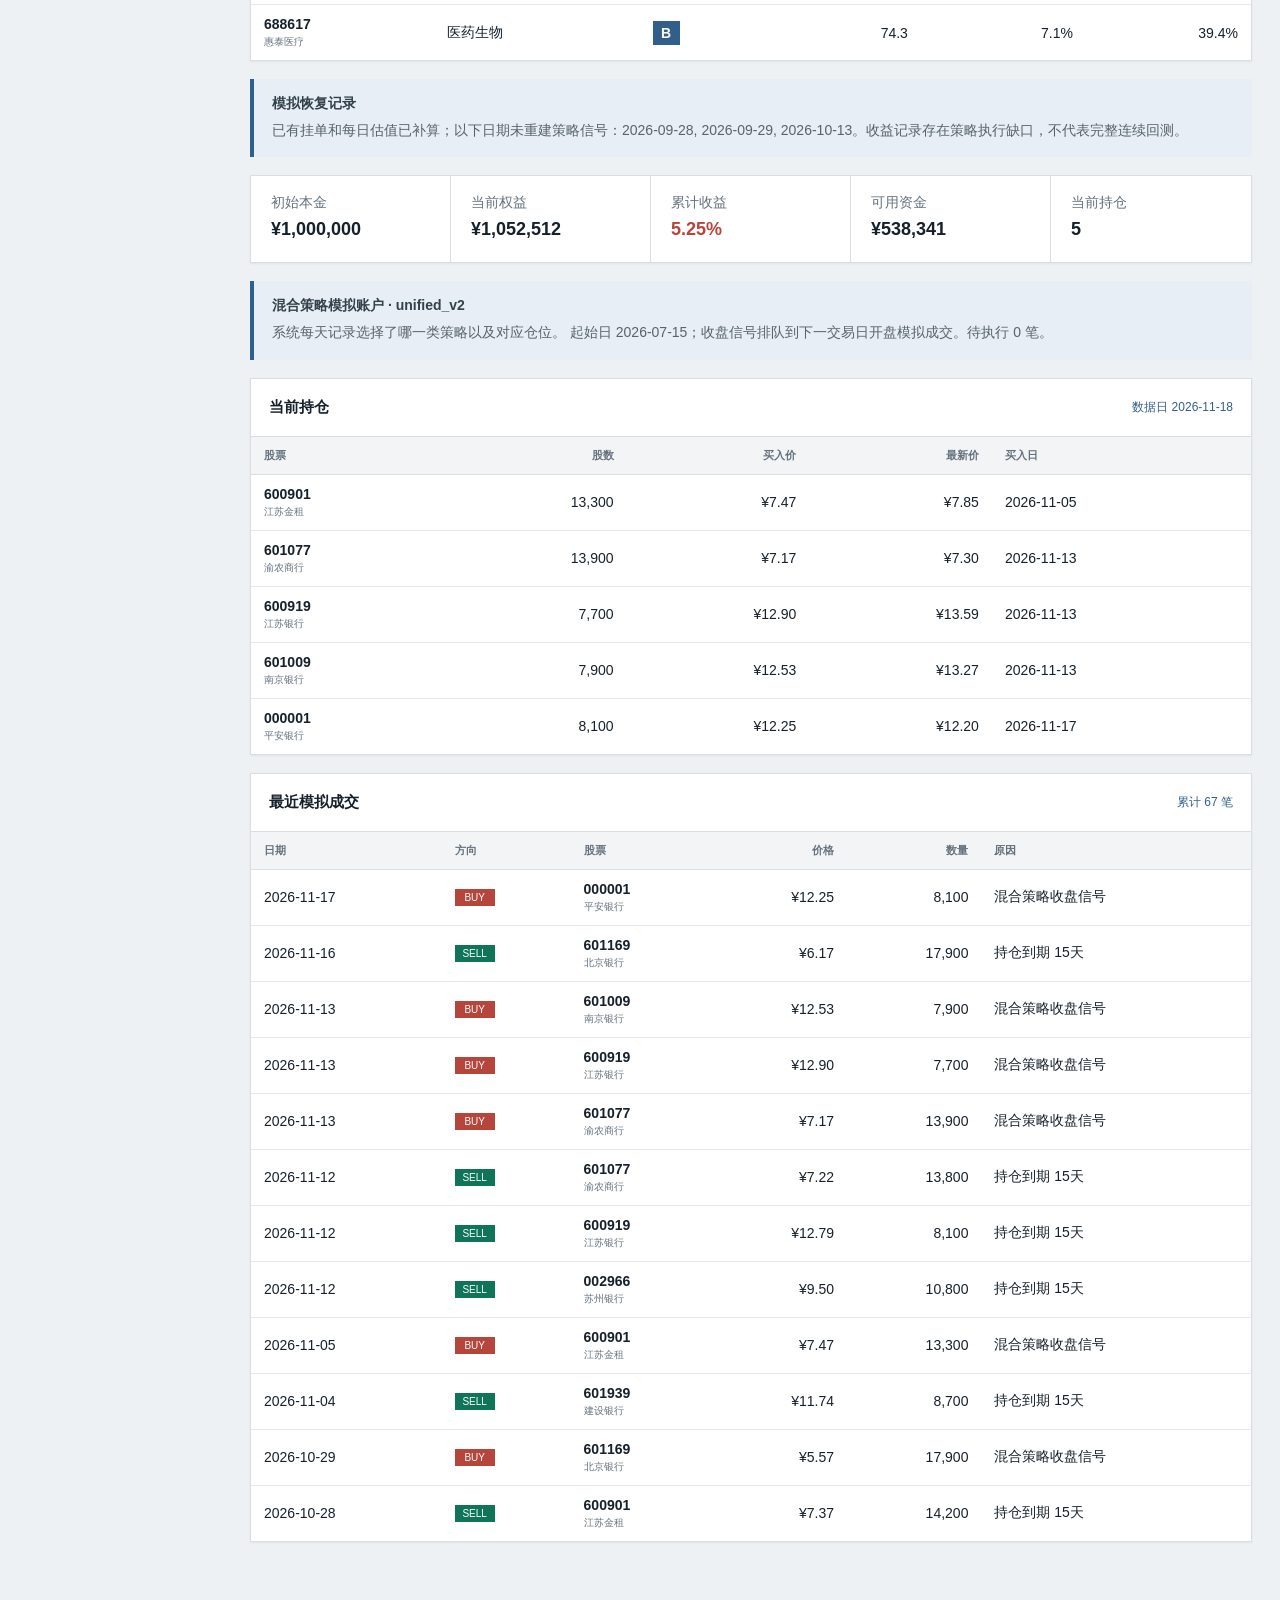
==== commit 237bdef3: "Intraday Strategy Preview Update" ====
--- a/hybrid.html
+++ b/hybrid.html
@@ -16,7 +16,7 @@
     <header class="topbar">
       <button class="icon-button" id="menuButton" aria-label="打开导航" title="打开导航">☰</button>
       <div><h1>混合策略</h1><p>市场状态决定策略优先级，不直接预测涨跌</p></div>
-      <div class="timestamp">生成时间<br><strong>2026-11-24 14:40:22</strong></div>
+      <div class="timestamp">生成时间<br><strong>2026-11-25 15:19:16</strong></div>
     </header>
     <div class="content">
     <section class="decision-band regime-defensive"><div><span class="eyebrow">环境分配器</span><h2>防守</h2><p>短期下跌扩散明显，不把下跌加速误判为左侧机会。</p></div><dl><div><dt>首选</dt><dd>质量选股</dd></div><div><dt>候选</dt><dd>20只</dd></div><div><dt>模型仓位</dt><dd>10% - 25%</dd></div></dl></section>
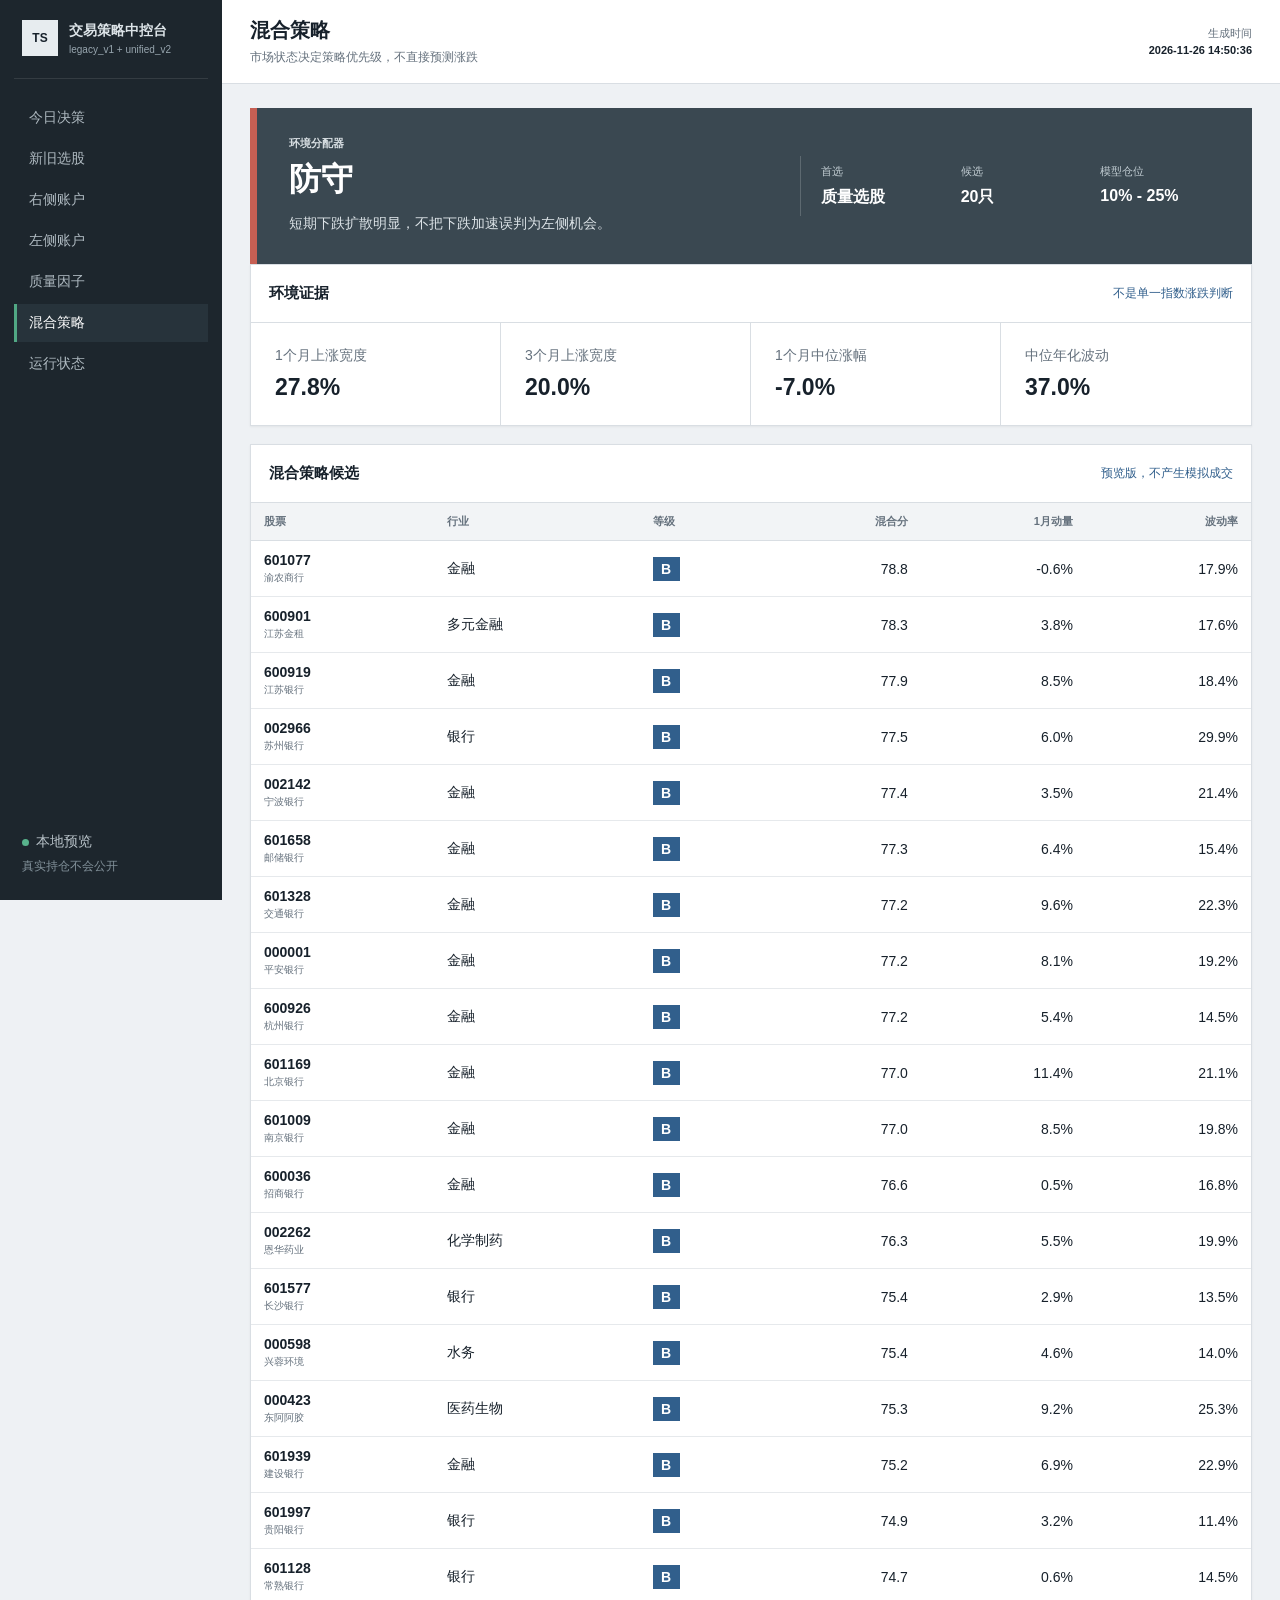
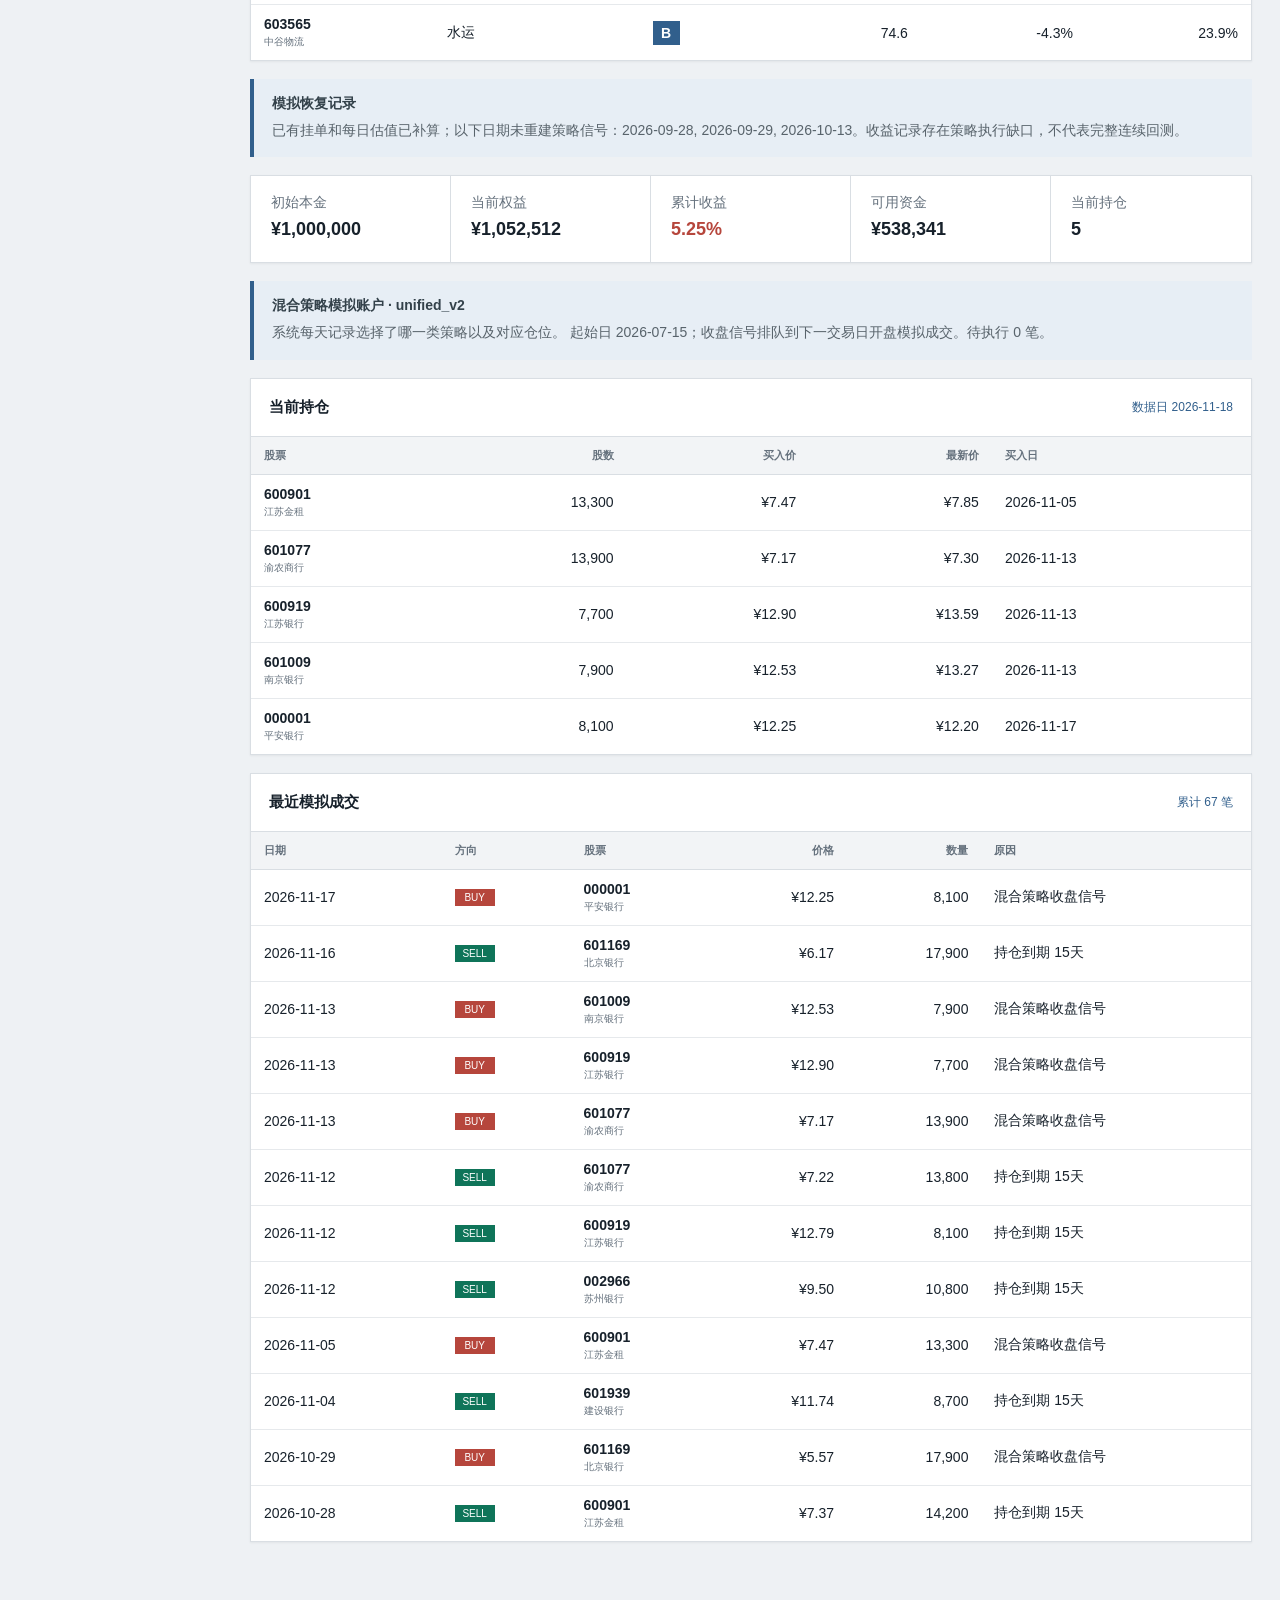
==== commit 0f6c5891: "Intraday Strategy Preview Update" ====
--- a/hybrid.html
+++ b/hybrid.html
@@ -16,12 +16,12 @@
     <header class="topbar">
       <button class="icon-button" id="menuButton" aria-label="打开导航" title="打开导航">☰</button>
       <div><h1>混合策略</h1><p>市场状态决定策略优先级，不直接预测涨跌</p></div>
-      <div class="timestamp">生成时间<br><strong>2026-11-25 15:19:16</strong></div>
+      <div class="timestamp">生成时间<br><strong>2026-11-26 14:50:36</strong></div>
     </header>
     <div class="content">
     <section class="decision-band regime-defensive"><div><span class="eyebrow">环境分配器</span><h2>防守</h2><p>短期下跌扩散明显，不把下跌加速误判为左侧机会。</p></div><dl><div><dt>首选</dt><dd>质量选股</dd></div><div><dt>候选</dt><dd>20只</dd></div><div><dt>模型仓位</dt><dd>10% - 25%</dd></div></dl></section>
-    <section class="panel"><div class="panel-head"><h3>环境证据</h3><span>不是单一指数涨跌判断</span></div><div class="evidence-grid"><div><span>1个月上涨宽度</span><strong>30.8%</strong></div><div><span>3个月上涨宽度</span><strong>21.5%</strong></div><div><span>1个月中位涨幅</span><strong>-6.2%</strong></div><div><span>中位年化波动</span><strong>37.9%</strong></div></div></section>
-    <section class="panel"><div class="panel-head"><h3>混合策略候选</h3><span>预览版，不产生模拟成交</span></div><div class="table-scroll"><table><thead><tr><th>股票</th><th>行业</th><th>等级</th><th class="numeric">混合分</th><th class="numeric">1月动量</th><th class="numeric">波动率</th></tr></thead><tbody><tr><td><strong>601077</strong><small>渝农商行</small></td><td>金融</td><td><span class="grade grade-B">B</span></td><td class="numeric">78.8</td><td class="numeric">1.5%</td><td class="numeric">19.2%</td></tr><tr><td><strong>002142</strong><small>宁波银行</small></td><td>金融</td><td><span class="grade grade-B">B</span></td><td class="numeric">77.4</td><td class="numeric">4.3%</td><td class="numeric">21.6%</td></tr><tr><td><strong>601328</strong><small>交通银行</small></td><td>金融</td><td><span class="grade grade-B">B</span></td><td class="numeric">77.2</td><td class="numeric">10.9%</td><td class="numeric">23.1%</td></tr><tr><td><strong>600926</strong><small>杭州银行</small></td><td>金融</td><td><span class="grade grade-B">B</span></td><td class="numeric">77.2</td><td class="numeric">7.9%</td><td class="numeric">14.5%</td></tr><tr><td><strong>601658</strong><small>邮储银行</small></td><td>金融</td><td><span class="grade grade-B">B</span></td><td class="numeric">76.8</td><td class="numeric">7.1%</td><td class="numeric">15.8%</td></tr><tr><td><strong>600919</strong><small>江苏银行</small></td><td>金融</td><td><span class="grade grade-B">B</span></td><td class="numeric">76.7</td><td class="numeric">12.5%</td><td class="numeric">19.4%</td></tr><tr><td><strong>002966</strong><small>苏州银行</small></td><td>银行</td><td><span class="grade grade-B">B</span></td><td class="numeric">76.6</td><td class="numeric">7.8%</td><td class="numeric">30.2%</td></tr><tr><td><strong>600036</strong><small>招商银行</small></td><td>金融</td><td><span class="grade grade-B">B</span></td><td class="numeric">76.5</td><td class="numeric">3.6%</td><td class="numeric">17.8%</td></tr><tr><td><strong>000001</strong><small>平安银行</small></td><td>金融</td><td><span class="grade grade-B">B</span></td><td class="numeric">76.2</td><td class="numeric">10.2%</td><td class="numeric">19.4%</td></tr><tr><td><strong>601009</strong><small>南京银行</small></td><td>金融</td><td><span class="grade grade-B">B</span></td><td class="numeric">76.1</td><td class="numeric">17.6%</td><td class="numeric">21.5%</td></tr><tr><td><strong>600901</strong><small>江苏金租</small></td><td>多元金融</td><td><span class="grade grade-B">B</span></td><td class="numeric">76.0</td><td class="numeric">11.5%</td><td class="numeric">21.8%</td></tr><tr><td><strong>601169</strong><small>北京银行</small></td><td>金融</td><td><span class="grade grade-B">B</span></td><td class="numeric">75.9</td><td class="numeric">15.9%</td><td class="numeric">21.2%</td></tr><tr><td><strong>601577</strong><small>长沙银行</small></td><td>银行</td><td><span class="grade grade-B">B</span></td><td class="numeric">75.4</td><td class="numeric">7.1%</td><td class="numeric">14.2%</td></tr><tr><td><strong>000598</strong><small>兴蓉环境</small></td><td>水务</td><td><span class="grade grade-B">B</span></td><td class="numeric">74.9</td><td class="numeric">6.8%</td><td class="numeric">14.2%</td></tr><tr><td><strong>601997</strong><small>贵阳银行</small></td><td>银行</td><td><span class="grade grade-B">B</span></td><td class="numeric">74.7</td><td class="numeric">6.4%</td><td class="numeric">11.7%</td></tr><tr><td><strong>601288</strong><small>农业银行</small></td><td>金融</td><td><span class="grade grade-B">B</span></td><td class="numeric">74.7</td><td class="numeric">8.9%</td><td class="numeric">19.9%</td></tr><tr><td><strong>601000</strong><small>唐山港</small></td><td>交通运输</td><td><span class="grade grade-B">B</span></td><td class="numeric">74.7</td><td class="numeric">11.0%</td><td class="numeric">20.6%</td></tr><tr><td><strong>601998</strong><small>中信银行</small></td><td>金融</td><td><span class="grade grade-B">B</span></td><td class="numeric">74.5</td><td class="numeric">9.8%</td><td class="numeric">20.9%</td></tr><tr><td><strong>601916</strong><small>浙商银行</small></td><td>金融</td><td><span class="grade grade-B">B</span></td><td class="numeric">74.4</td><td class="numeric">5.2%</td><td class="numeric">18.2%</td></tr><tr><td><strong>688617</strong><small>惠泰医疗</small></td><td>医药生物</td><td><span class="grade grade-B">B</span></td><td class="numeric">74.3</td><td class="numeric">7.1%</td><td class="numeric">39.4%</td></tr></tbody></table></div></section>
+    <section class="panel"><div class="panel-head"><h3>环境证据</h3><span>不是单一指数涨跌判断</span></div><div class="evidence-grid"><div><span>1个月上涨宽度</span><strong>27.8%</strong></div><div><span>3个月上涨宽度</span><strong>20.0%</strong></div><div><span>1个月中位涨幅</span><strong>-7.0%</strong></div><div><span>中位年化波动</span><strong>37.0%</strong></div></div></section>
+    <section class="panel"><div class="panel-head"><h3>混合策略候选</h3><span>预览版，不产生模拟成交</span></div><div class="table-scroll"><table><thead><tr><th>股票</th><th>行业</th><th>等级</th><th class="numeric">混合分</th><th class="numeric">1月动量</th><th class="numeric">波动率</th></tr></thead><tbody><tr><td><strong>601077</strong><small>渝农商行</small></td><td>金融</td><td><span class="grade grade-B">B</span></td><td class="numeric">78.8</td><td class="numeric">-0.6%</td><td class="numeric">17.9%</td></tr><tr><td><strong>600901</strong><small>江苏金租</small></td><td>多元金融</td><td><span class="grade grade-B">B</span></td><td class="numeric">78.3</td><td class="numeric">3.8%</td><td class="numeric">17.6%</td></tr><tr><td><strong>600919</strong><small>江苏银行</small></td><td>金融</td><td><span class="grade grade-B">B</span></td><td class="numeric">77.9</td><td class="numeric">8.5%</td><td class="numeric">18.4%</td></tr><tr><td><strong>002966</strong><small>苏州银行</small></td><td>银行</td><td><span class="grade grade-B">B</span></td><td class="numeric">77.5</td><td class="numeric">6.0%</td><td class="numeric">29.9%</td></tr><tr><td><strong>002142</strong><small>宁波银行</small></td><td>金融</td><td><span class="grade grade-B">B</span></td><td class="numeric">77.4</td><td class="numeric">3.5%</td><td class="numeric">21.4%</td></tr><tr><td><strong>601658</strong><small>邮储银行</small></td><td>金融</td><td><span class="grade grade-B">B</span></td><td class="numeric">77.3</td><td class="numeric">6.4%</td><td class="numeric">15.4%</td></tr><tr><td><strong>601328</strong><small>交通银行</small></td><td>金融</td><td><span class="grade grade-B">B</span></td><td class="numeric">77.2</td><td class="numeric">9.6%</td><td class="numeric">22.3%</td></tr><tr><td><strong>000001</strong><small>平安银行</small></td><td>金融</td><td><span class="grade grade-B">B</span></td><td class="numeric">77.2</td><td class="numeric">8.1%</td><td class="numeric">19.2%</td></tr><tr><td><strong>600926</strong><small>杭州银行</small></td><td>金融</td><td><span class="grade grade-B">B</span></td><td class="numeric">77.2</td><td class="numeric">5.4%</td><td class="numeric">14.5%</td></tr><tr><td><strong>601169</strong><small>北京银行</small></td><td>金融</td><td><span class="grade grade-B">B</span></td><td class="numeric">77.0</td><td class="numeric">11.4%</td><td class="numeric">21.1%</td></tr><tr><td><strong>601009</strong><small>南京银行</small></td><td>金融</td><td><span class="grade grade-B">B</span></td><td class="numeric">77.0</td><td class="numeric">8.5%</td><td class="numeric">19.8%</td></tr><tr><td><strong>600036</strong><small>招商银行</small></td><td>金融</td><td><span class="grade grade-B">B</span></td><td class="numeric">76.6</td><td class="numeric">0.5%</td><td class="numeric">16.8%</td></tr><tr><td><strong>002262</strong><small>恩华药业</small></td><td>化学制药</td><td><span class="grade grade-B">B</span></td><td class="numeric">76.3</td><td class="numeric">5.5%</td><td class="numeric">19.9%</td></tr><tr><td><strong>601577</strong><small>长沙银行</small></td><td>银行</td><td><span class="grade grade-B">B</span></td><td class="numeric">75.4</td><td class="numeric">2.9%</td><td class="numeric">13.5%</td></tr><tr><td><strong>000598</strong><small>兴蓉环境</small></td><td>水务</td><td><span class="grade grade-B">B</span></td><td class="numeric">75.4</td><td class="numeric">4.6%</td><td class="numeric">14.0%</td></tr><tr><td><strong>000423</strong><small>东阿阿胶</small></td><td>医药生物</td><td><span class="grade grade-B">B</span></td><td class="numeric">75.3</td><td class="numeric">9.2%</td><td class="numeric">25.3%</td></tr><tr><td><strong>601939</strong><small>建设银行</small></td><td>金融</td><td><span class="grade grade-B">B</span></td><td class="numeric">75.2</td><td class="numeric">6.9%</td><td class="numeric">22.9%</td></tr><tr><td><strong>601997</strong><small>贵阳银行</small></td><td>银行</td><td><span class="grade grade-B">B</span></td><td class="numeric">74.9</td><td class="numeric">3.2%</td><td class="numeric">11.4%</td></tr><tr><td><strong>601128</strong><small>常熟银行</small></td><td>银行</td><td><span class="grade grade-B">B</span></td><td class="numeric">74.7</td><td class="numeric">0.6%</td><td class="numeric">14.5%</td></tr><tr><td><strong>603565</strong><small>中谷物流</small></td><td>水运</td><td><span class="grade grade-B">B</span></td><td class="numeric">74.6</td><td class="numeric">-4.3%</td><td class="numeric">23.9%</td></tr></tbody></table></div></section>
     <div class="notice"><strong>模拟恢复记录</strong><p>已有挂单和每日估值已补算；以下日期未重建策略信号：2026-09-28, 2026-09-29, 2026-10-13。收益记录存在策略执行缺口，不代表完整连续回测。</p></div><section class="metric-strip compact"><div><span>初始本金</span><strong>¥1,000,000</strong></div><div><span>当前权益</span><strong>¥1,052,512</strong></div><div><span>累计收益</span><strong class="positive">5.25%</strong></div><div><span>可用资金</span><strong>¥538,341</strong></div><div><span>当前持仓</span><strong>5</strong></div></section>
     <div class="notice"><strong>混合策略模拟账户 · unified_v2</strong><p>系统每天记录选择了哪一类策略以及对应仓位。 起始日 2026-07-15；收盘信号排队到下一交易日开盘模拟成交。待执行 0 笔。</p></div>
     <div class="panel"><div class="panel-head"><h3>当前持仓</h3><span>数据日 2026-11-18</span></div><div class="table-scroll"><table><thead><tr><th>股票</th><th class="numeric">股数</th><th class="numeric">买入价</th><th class="numeric">最新价</th><th>买入日</th></tr></thead><tbody><tr><td><strong>600901</strong><small>江苏金租</small></td><td class="numeric">13,300</td><td class="numeric">¥7.47</td><td class="numeric">¥7.85</td><td>2026-11-05</td></tr><tr><td><strong>601077</strong><small>渝农商行</small></td><td class="numeric">13,900</td><td class="numeric">¥7.17</td><td class="numeric">¥7.30</td><td>2026-11-13</td></tr><tr><td><strong>600919</strong><small>江苏银行</small></td><td class="numeric">7,700</td><td class="numeric">¥12.90</td><td class="numeric">¥13.59</td><td>2026-11-13</td></tr><tr><td><strong>601009</strong><small>南京银行</small></td><td class="numeric">7,900</td><td class="numeric">¥12.53</td><td class="numeric">¥13.27</td><td>2026-11-13</td></tr><tr><td><strong>000001</strong><small>平安银行</small></td><td class="numeric">8,100</td><td class="numeric">¥12.25</td><td class="numeric">¥12.20</td><td>2026-11-17</td></tr></tbody></table></div></div>
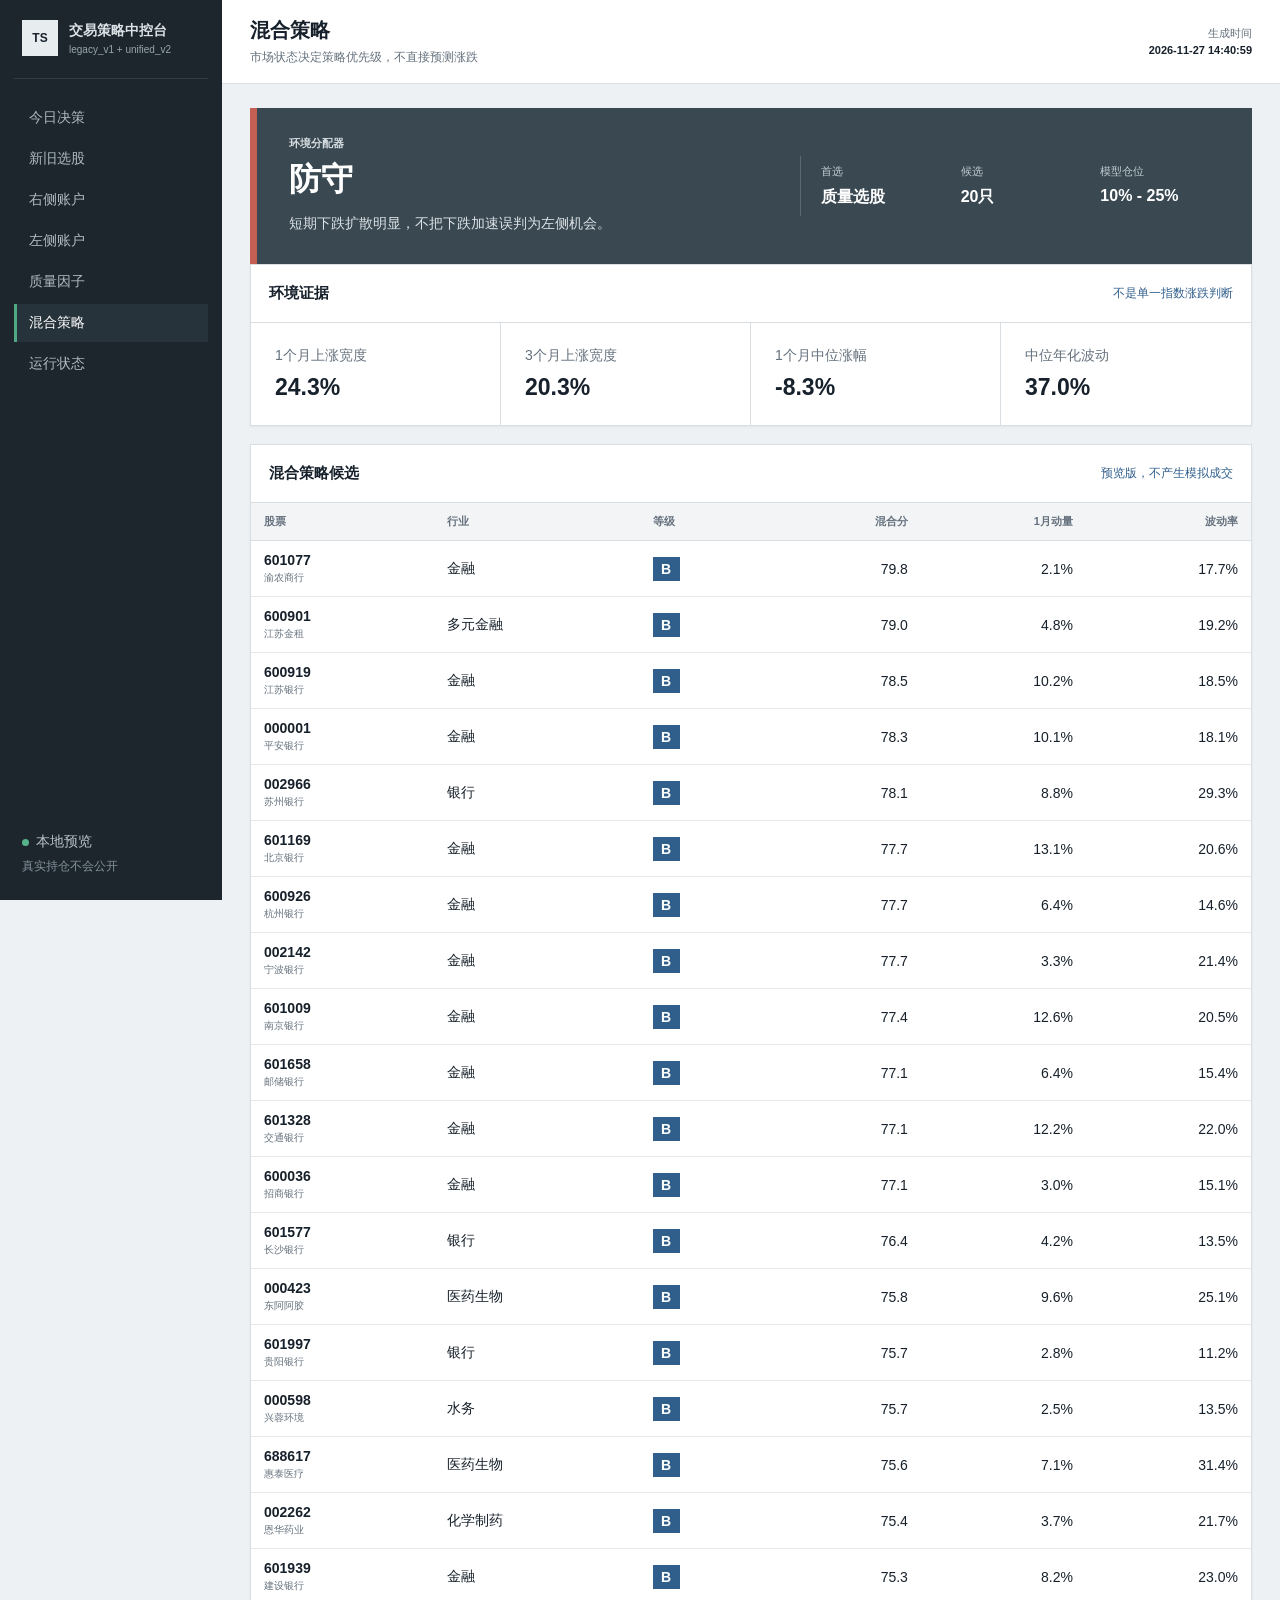
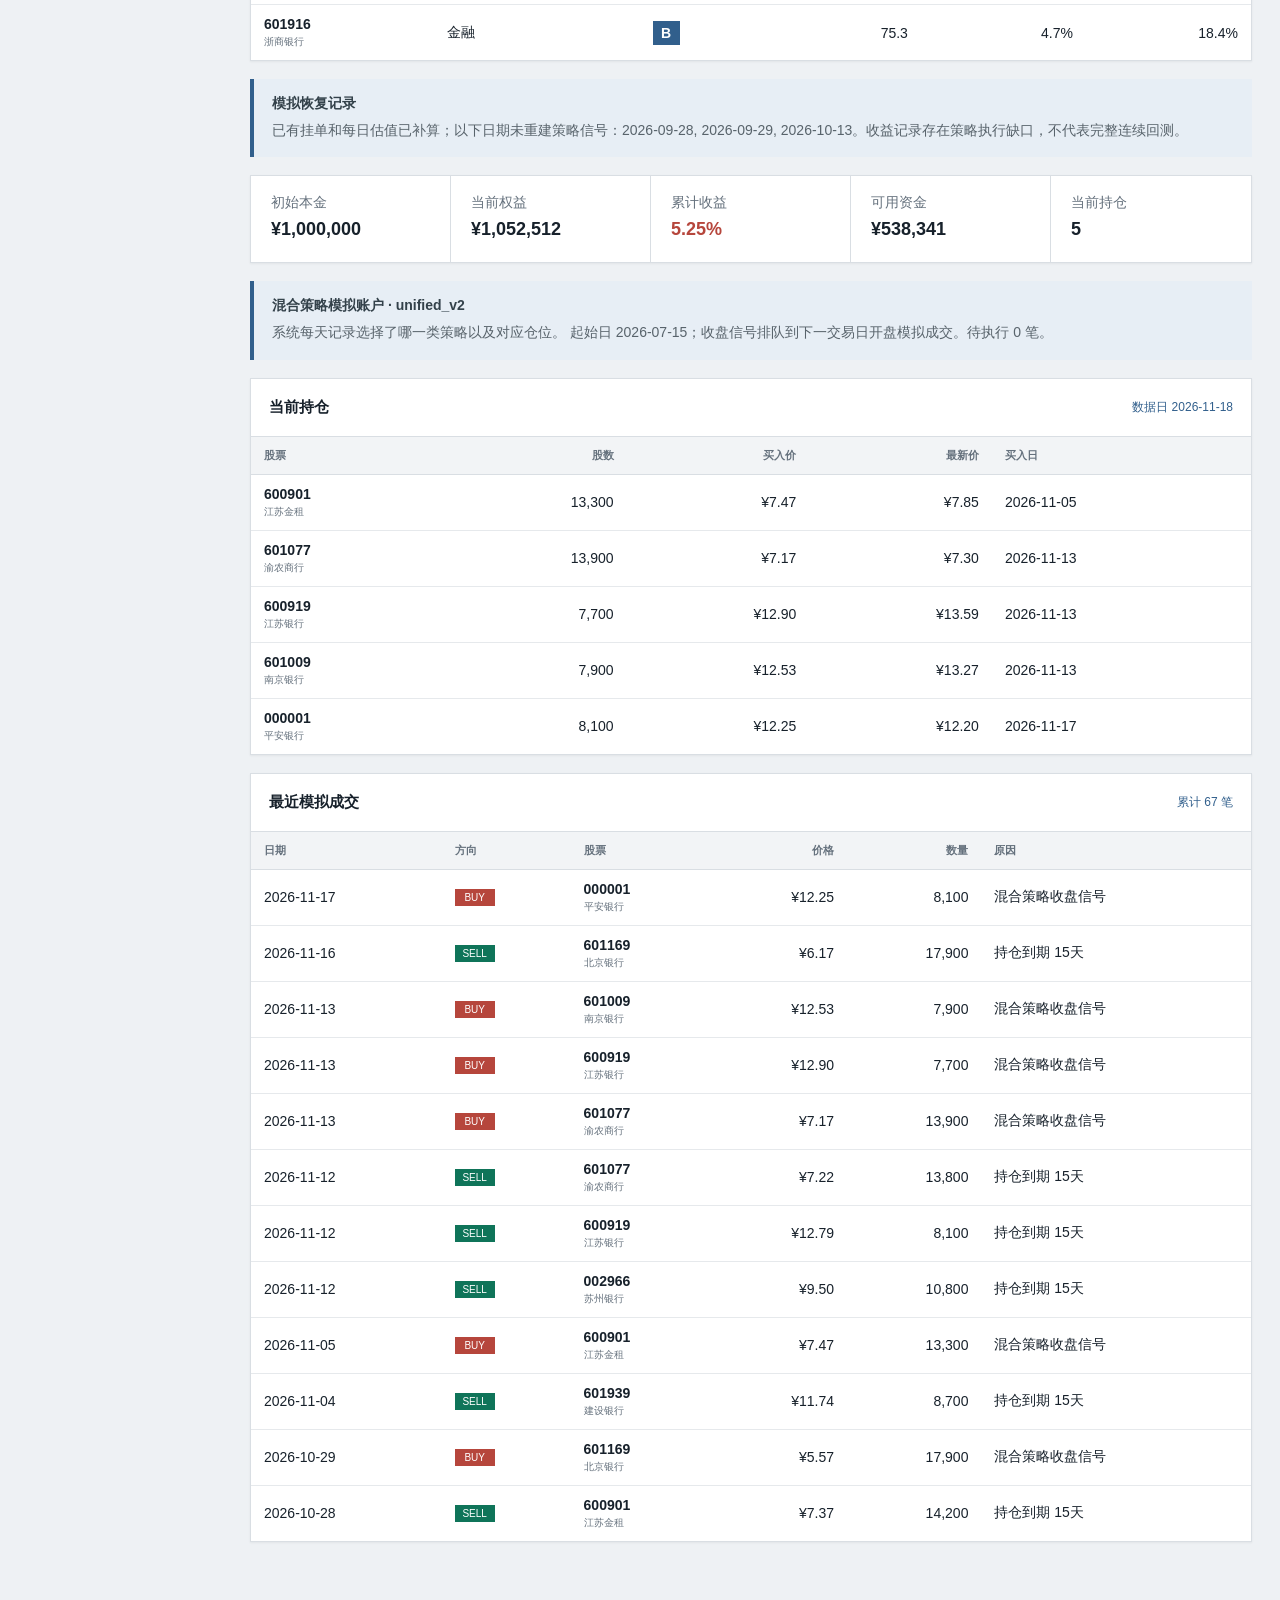
==== commit 1e9a765a: "Intraday Strategy Preview Update" ====
--- a/hybrid.html
+++ b/hybrid.html
@@ -16,12 +16,12 @@
     <header class="topbar">
       <button class="icon-button" id="menuButton" aria-label="打开导航" title="打开导航">☰</button>
       <div><h1>混合策略</h1><p>市场状态决定策略优先级，不直接预测涨跌</p></div>
-      <div class="timestamp">生成时间<br><strong>2026-11-26 14:50:36</strong></div>
+      <div class="timestamp">生成时间<br><strong>2026-11-27 14:40:59</strong></div>
     </header>
     <div class="content">
     <section class="decision-band regime-defensive"><div><span class="eyebrow">环境分配器</span><h2>防守</h2><p>短期下跌扩散明显，不把下跌加速误判为左侧机会。</p></div><dl><div><dt>首选</dt><dd>质量选股</dd></div><div><dt>候选</dt><dd>20只</dd></div><div><dt>模型仓位</dt><dd>10% - 25%</dd></div></dl></section>
-    <section class="panel"><div class="panel-head"><h3>环境证据</h3><span>不是单一指数涨跌判断</span></div><div class="evidence-grid"><div><span>1个月上涨宽度</span><strong>27.8%</strong></div><div><span>3个月上涨宽度</span><strong>20.0%</strong></div><div><span>1个月中位涨幅</span><strong>-7.0%</strong></div><div><span>中位年化波动</span><strong>37.0%</strong></div></div></section>
-    <section class="panel"><div class="panel-head"><h3>混合策略候选</h3><span>预览版，不产生模拟成交</span></div><div class="table-scroll"><table><thead><tr><th>股票</th><th>行业</th><th>等级</th><th class="numeric">混合分</th><th class="numeric">1月动量</th><th class="numeric">波动率</th></tr></thead><tbody><tr><td><strong>601077</strong><small>渝农商行</small></td><td>金融</td><td><span class="grade grade-B">B</span></td><td class="numeric">78.8</td><td class="numeric">-0.6%</td><td class="numeric">17.9%</td></tr><tr><td><strong>600901</strong><small>江苏金租</small></td><td>多元金融</td><td><span class="grade grade-B">B</span></td><td class="numeric">78.3</td><td class="numeric">3.8%</td><td class="numeric">17.6%</td></tr><tr><td><strong>600919</strong><small>江苏银行</small></td><td>金融</td><td><span class="grade grade-B">B</span></td><td class="numeric">77.9</td><td class="numeric">8.5%</td><td class="numeric">18.4%</td></tr><tr><td><strong>002966</strong><small>苏州银行</small></td><td>银行</td><td><span class="grade grade-B">B</span></td><td class="numeric">77.5</td><td class="numeric">6.0%</td><td class="numeric">29.9%</td></tr><tr><td><strong>002142</strong><small>宁波银行</small></td><td>金融</td><td><span class="grade grade-B">B</span></td><td class="numeric">77.4</td><td class="numeric">3.5%</td><td class="numeric">21.4%</td></tr><tr><td><strong>601658</strong><small>邮储银行</small></td><td>金融</td><td><span class="grade grade-B">B</span></td><td class="numeric">77.3</td><td class="numeric">6.4%</td><td class="numeric">15.4%</td></tr><tr><td><strong>601328</strong><small>交通银行</small></td><td>金融</td><td><span class="grade grade-B">B</span></td><td class="numeric">77.2</td><td class="numeric">9.6%</td><td class="numeric">22.3%</td></tr><tr><td><strong>000001</strong><small>平安银行</small></td><td>金融</td><td><span class="grade grade-B">B</span></td><td class="numeric">77.2</td><td class="numeric">8.1%</td><td class="numeric">19.2%</td></tr><tr><td><strong>600926</strong><small>杭州银行</small></td><td>金融</td><td><span class="grade grade-B">B</span></td><td class="numeric">77.2</td><td class="numeric">5.4%</td><td class="numeric">14.5%</td></tr><tr><td><strong>601169</strong><small>北京银行</small></td><td>金融</td><td><span class="grade grade-B">B</span></td><td class="numeric">77.0</td><td class="numeric">11.4%</td><td class="numeric">21.1%</td></tr><tr><td><strong>601009</strong><small>南京银行</small></td><td>金融</td><td><span class="grade grade-B">B</span></td><td class="numeric">77.0</td><td class="numeric">8.5%</td><td class="numeric">19.8%</td></tr><tr><td><strong>600036</strong><small>招商银行</small></td><td>金融</td><td><span class="grade grade-B">B</span></td><td class="numeric">76.6</td><td class="numeric">0.5%</td><td class="numeric">16.8%</td></tr><tr><td><strong>002262</strong><small>恩华药业</small></td><td>化学制药</td><td><span class="grade grade-B">B</span></td><td class="numeric">76.3</td><td class="numeric">5.5%</td><td class="numeric">19.9%</td></tr><tr><td><strong>601577</strong><small>长沙银行</small></td><td>银行</td><td><span class="grade grade-B">B</span></td><td class="numeric">75.4</td><td class="numeric">2.9%</td><td class="numeric">13.5%</td></tr><tr><td><strong>000598</strong><small>兴蓉环境</small></td><td>水务</td><td><span class="grade grade-B">B</span></td><td class="numeric">75.4</td><td class="numeric">4.6%</td><td class="numeric">14.0%</td></tr><tr><td><strong>000423</strong><small>东阿阿胶</small></td><td>医药生物</td><td><span class="grade grade-B">B</span></td><td class="numeric">75.3</td><td class="numeric">9.2%</td><td class="numeric">25.3%</td></tr><tr><td><strong>601939</strong><small>建设银行</small></td><td>金融</td><td><span class="grade grade-B">B</span></td><td class="numeric">75.2</td><td class="numeric">6.9%</td><td class="numeric">22.9%</td></tr><tr><td><strong>601997</strong><small>贵阳银行</small></td><td>银行</td><td><span class="grade grade-B">B</span></td><td class="numeric">74.9</td><td class="numeric">3.2%</td><td class="numeric">11.4%</td></tr><tr><td><strong>601128</strong><small>常熟银行</small></td><td>银行</td><td><span class="grade grade-B">B</span></td><td class="numeric">74.7</td><td class="numeric">0.6%</td><td class="numeric">14.5%</td></tr><tr><td><strong>603565</strong><small>中谷物流</small></td><td>水运</td><td><span class="grade grade-B">B</span></td><td class="numeric">74.6</td><td class="numeric">-4.3%</td><td class="numeric">23.9%</td></tr></tbody></table></div></section>
+    <section class="panel"><div class="panel-head"><h3>环境证据</h3><span>不是单一指数涨跌判断</span></div><div class="evidence-grid"><div><span>1个月上涨宽度</span><strong>24.3%</strong></div><div><span>3个月上涨宽度</span><strong>20.3%</strong></div><div><span>1个月中位涨幅</span><strong>-8.3%</strong></div><div><span>中位年化波动</span><strong>37.0%</strong></div></div></section>
+    <section class="panel"><div class="panel-head"><h3>混合策略候选</h3><span>预览版，不产生模拟成交</span></div><div class="table-scroll"><table><thead><tr><th>股票</th><th>行业</th><th>等级</th><th class="numeric">混合分</th><th class="numeric">1月动量</th><th class="numeric">波动率</th></tr></thead><tbody><tr><td><strong>601077</strong><small>渝农商行</small></td><td>金融</td><td><span class="grade grade-B">B</span></td><td class="numeric">79.8</td><td class="numeric">2.1%</td><td class="numeric">17.7%</td></tr><tr><td><strong>600901</strong><small>江苏金租</small></td><td>多元金融</td><td><span class="grade grade-B">B</span></td><td class="numeric">79.0</td><td class="numeric">4.8%</td><td class="numeric">19.2%</td></tr><tr><td><strong>600919</strong><small>江苏银行</small></td><td>金融</td><td><span class="grade grade-B">B</span></td><td class="numeric">78.5</td><td class="numeric">10.2%</td><td class="numeric">18.5%</td></tr><tr><td><strong>000001</strong><small>平安银行</small></td><td>金融</td><td><span class="grade grade-B">B</span></td><td class="numeric">78.3</td><td class="numeric">10.1%</td><td class="numeric">18.1%</td></tr><tr><td><strong>002966</strong><small>苏州银行</small></td><td>银行</td><td><span class="grade grade-B">B</span></td><td class="numeric">78.1</td><td class="numeric">8.8%</td><td class="numeric">29.3%</td></tr><tr><td><strong>601169</strong><small>北京银行</small></td><td>金融</td><td><span class="grade grade-B">B</span></td><td class="numeric">77.7</td><td class="numeric">13.1%</td><td class="numeric">20.6%</td></tr><tr><td><strong>600926</strong><small>杭州银行</small></td><td>金融</td><td><span class="grade grade-B">B</span></td><td class="numeric">77.7</td><td class="numeric">6.4%</td><td class="numeric">14.6%</td></tr><tr><td><strong>002142</strong><small>宁波银行</small></td><td>金融</td><td><span class="grade grade-B">B</span></td><td class="numeric">77.7</td><td class="numeric">3.3%</td><td class="numeric">21.4%</td></tr><tr><td><strong>601009</strong><small>南京银行</small></td><td>金融</td><td><span class="grade grade-B">B</span></td><td class="numeric">77.4</td><td class="numeric">12.6%</td><td class="numeric">20.5%</td></tr><tr><td><strong>601658</strong><small>邮储银行</small></td><td>金融</td><td><span class="grade grade-B">B</span></td><td class="numeric">77.1</td><td class="numeric">6.4%</td><td class="numeric">15.4%</td></tr><tr><td><strong>601328</strong><small>交通银行</small></td><td>金融</td><td><span class="grade grade-B">B</span></td><td class="numeric">77.1</td><td class="numeric">12.2%</td><td class="numeric">22.0%</td></tr><tr><td><strong>600036</strong><small>招商银行</small></td><td>金融</td><td><span class="grade grade-B">B</span></td><td class="numeric">77.1</td><td class="numeric">3.0%</td><td class="numeric">15.1%</td></tr><tr><td><strong>601577</strong><small>长沙银行</small></td><td>银行</td><td><span class="grade grade-B">B</span></td><td class="numeric">76.4</td><td class="numeric">4.2%</td><td class="numeric">13.5%</td></tr><tr><td><strong>000423</strong><small>东阿阿胶</small></td><td>医药生物</td><td><span class="grade grade-B">B</span></td><td class="numeric">75.8</td><td class="numeric">9.6%</td><td class="numeric">25.1%</td></tr><tr><td><strong>601997</strong><small>贵阳银行</small></td><td>银行</td><td><span class="grade grade-B">B</span></td><td class="numeric">75.7</td><td class="numeric">2.8%</td><td class="numeric">11.2%</td></tr><tr><td><strong>000598</strong><small>兴蓉环境</small></td><td>水务</td><td><span class="grade grade-B">B</span></td><td class="numeric">75.7</td><td class="numeric">2.5%</td><td class="numeric">13.5%</td></tr><tr><td><strong>688617</strong><small>惠泰医疗</small></td><td>医药生物</td><td><span class="grade grade-B">B</span></td><td class="numeric">75.6</td><td class="numeric">7.1%</td><td class="numeric">31.4%</td></tr><tr><td><strong>002262</strong><small>恩华药业</small></td><td>化学制药</td><td><span class="grade grade-B">B</span></td><td class="numeric">75.4</td><td class="numeric">3.7%</td><td class="numeric">21.7%</td></tr><tr><td><strong>601939</strong><small>建设银行</small></td><td>金融</td><td><span class="grade grade-B">B</span></td><td class="numeric">75.3</td><td class="numeric">8.2%</td><td class="numeric">23.0%</td></tr><tr><td><strong>601916</strong><small>浙商银行</small></td><td>金融</td><td><span class="grade grade-B">B</span></td><td class="numeric">75.3</td><td class="numeric">4.7%</td><td class="numeric">18.4%</td></tr></tbody></table></div></section>
     <div class="notice"><strong>模拟恢复记录</strong><p>已有挂单和每日估值已补算；以下日期未重建策略信号：2026-09-28, 2026-09-29, 2026-10-13。收益记录存在策略执行缺口，不代表完整连续回测。</p></div><section class="metric-strip compact"><div><span>初始本金</span><strong>¥1,000,000</strong></div><div><span>当前权益</span><strong>¥1,052,512</strong></div><div><span>累计收益</span><strong class="positive">5.25%</strong></div><div><span>可用资金</span><strong>¥538,341</strong></div><div><span>当前持仓</span><strong>5</strong></div></section>
     <div class="notice"><strong>混合策略模拟账户 · unified_v2</strong><p>系统每天记录选择了哪一类策略以及对应仓位。 起始日 2026-07-15；收盘信号排队到下一交易日开盘模拟成交。待执行 0 笔。</p></div>
     <div class="panel"><div class="panel-head"><h3>当前持仓</h3><span>数据日 2026-11-18</span></div><div class="table-scroll"><table><thead><tr><th>股票</th><th class="numeric">股数</th><th class="numeric">买入价</th><th class="numeric">最新价</th><th>买入日</th></tr></thead><tbody><tr><td><strong>600901</strong><small>江苏金租</small></td><td class="numeric">13,300</td><td class="numeric">¥7.47</td><td class="numeric">¥7.85</td><td>2026-11-05</td></tr><tr><td><strong>601077</strong><small>渝农商行</small></td><td class="numeric">13,900</td><td class="numeric">¥7.17</td><td class="numeric">¥7.30</td><td>2026-11-13</td></tr><tr><td><strong>600919</strong><small>江苏银行</small></td><td class="numeric">7,700</td><td class="numeric">¥12.90</td><td class="numeric">¥13.59</td><td>2026-11-13</td></tr><tr><td><strong>601009</strong><small>南京银行</small></td><td class="numeric">7,900</td><td class="numeric">¥12.53</td><td class="numeric">¥13.27</td><td>2026-11-13</td></tr><tr><td><strong>000001</strong><small>平安银行</small></td><td class="numeric">8,100</td><td class="numeric">¥12.25</td><td class="numeric">¥12.20</td><td>2026-11-17</td></tr></tbody></table></div></div>
